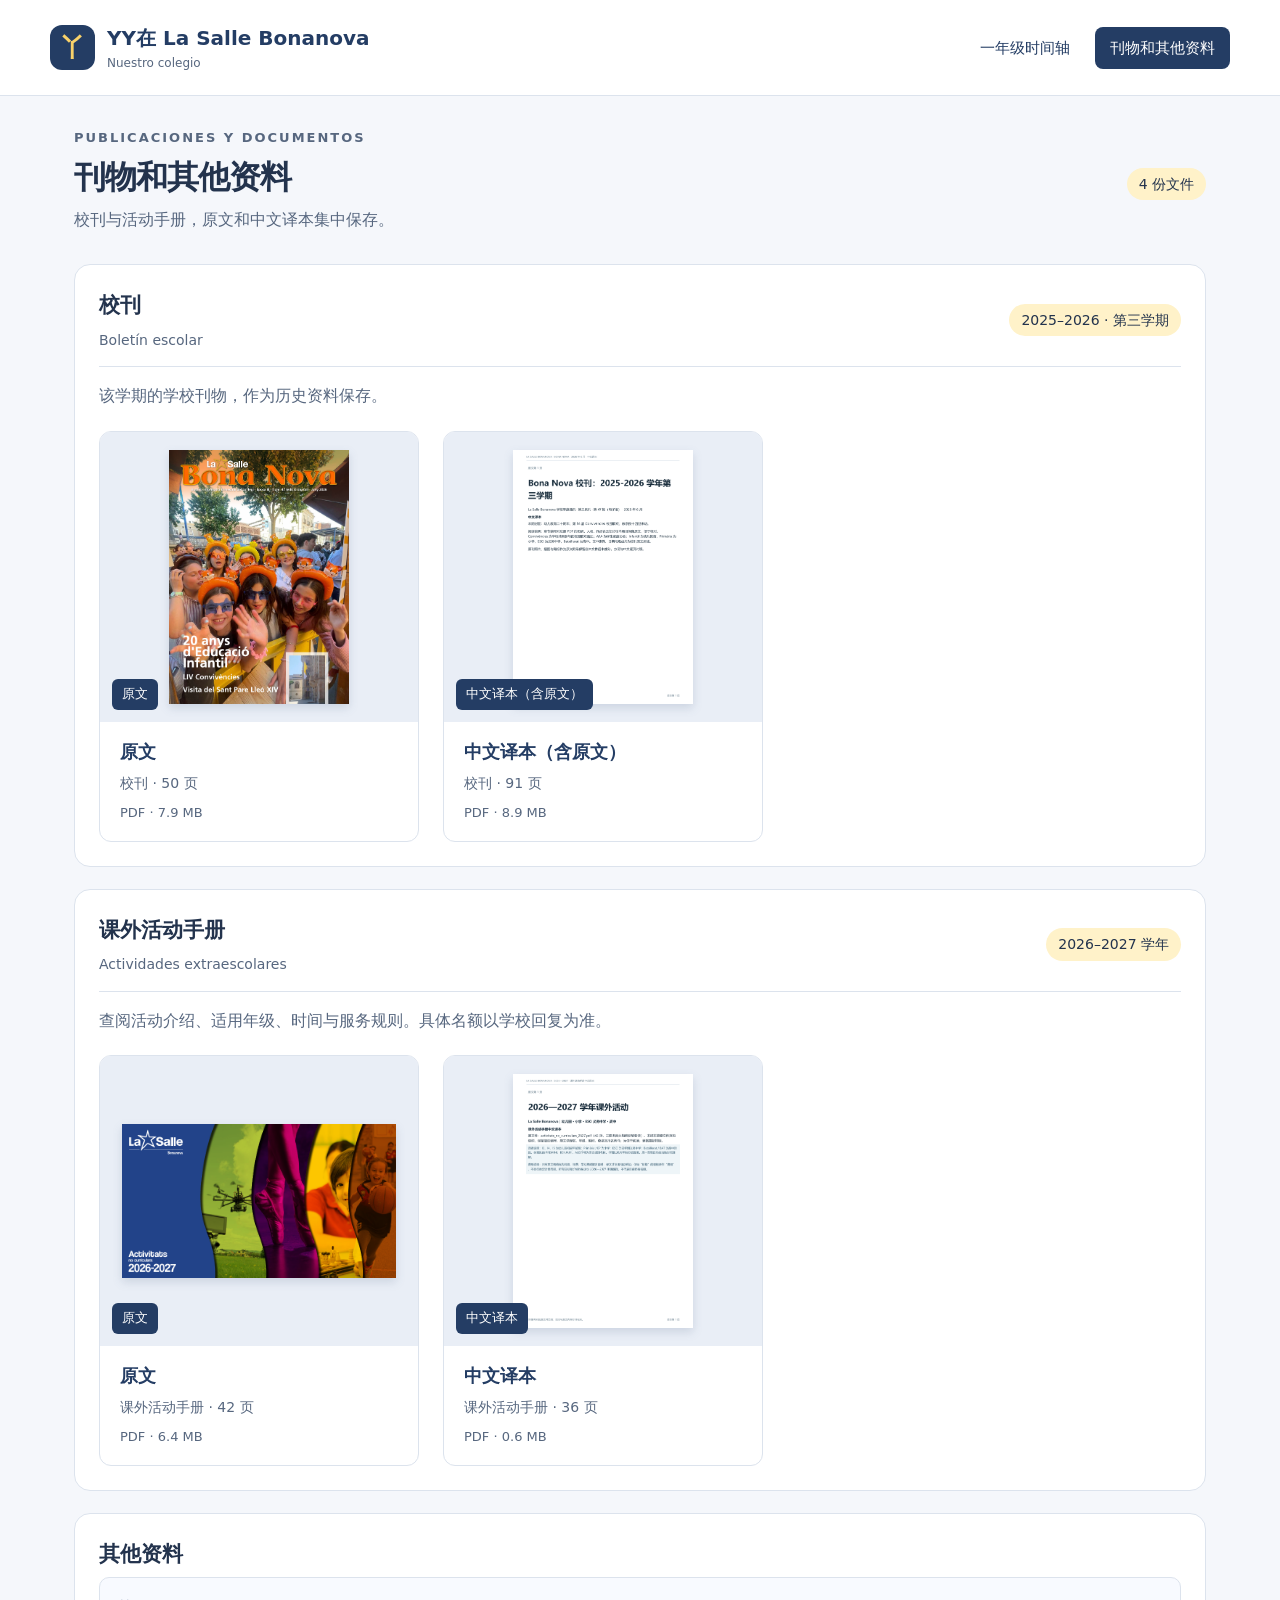
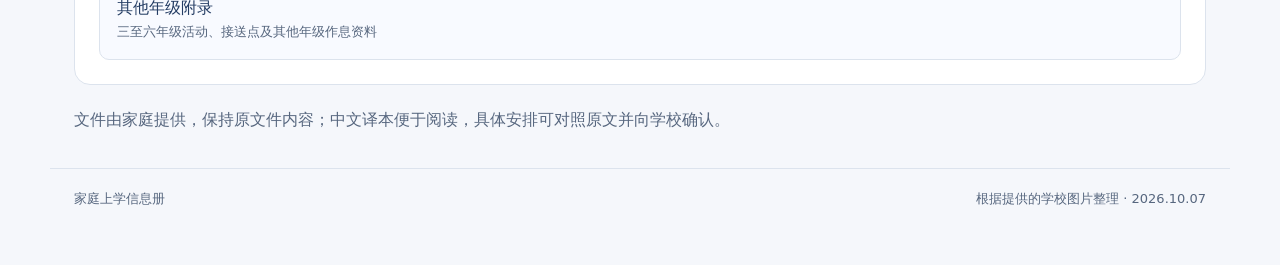
==== publications.html @ 2a849802 "Publish YY school calendar and bilingual school resources" ====
<!doctype html><html lang="zh-CN"><head><meta charset="utf-8"><meta name="viewport" content="width=device-width,initial-scale=1"><title>刊物和其他资料 · La Salle Bonanova</title><meta name="description" content="家庭上学信息册：一年级双语课表、课外活动与接送安排。"><link rel="icon" href="data:image/svg+xml,%3Csvg xmlns='http://www.w3.org/2000/svg' viewBox='0 0 32 32'%3E%3Crect width='32' height='32' rx='8' fill='%23243d64'/%3E%3Cpath d='M8 8h16v17H8z' fill='%23f9d26a'/%3E%3Cpath d='M12 13h8M12 18h8' stroke='%23243d64' stroke-width='2'/%3E%3C/svg%3E"><link rel="stylesheet" href="style.css?v=publication-covers-1"><script src="data.js" defer></script></head><body data-page="publications"><a class="skip" href="#content">跳到正文</a><header><a class="brand" href="timeline.html"><span class="mark">丫</span><span>YY在 La Salle Bonanova<small>Nuestro colegio</small></span></a><nav aria-label="主导航"><a href="timeline.html">一年级时间轴</a><a href="publications.html" aria-current="page">刊物和其他资料</a></nav></header><main id="content"><div class="intro"><div><div class="eyebrow">PUBLICACIONES Y DOCUMENTOS</div><h1>刊物和其他资料</h1><p class="muted">校刊与活动手册，原文和中文译本集中保存。</p></div><span class="label">4 份文件</span></div><section class="panel"><div class="sectionhead"><div><h2>校刊</h2><p lang="es">Boletín escolar</p></div><span class="label">2025–2026 · 第三学期</span></div><p class="muted">该学期的学校刊物，作为历史资料保存。</p><div class="publication-grid"><a class="publication-card" href="publications/newsletter-2025-26-t3-original.pdf" aria-label="阅读校刊 · 原文"><div class="publication-cover"><img src="publications/newsletter-2025-26-t3-original.png" alt="校刊 · 原文封面" loading="lazy"><span class="cover-language">原文</span></div><div class="publication-caption"><h3>原文</h3><p>校刊 · 50 页</p><small>PDF · 7.9 MB</small></div></a><a class="publication-card" href="publications/newsletter-2025-26-t3-zh.pdf" aria-label="阅读校刊 · 中文译本（含原文）"><div class="publication-cover"><img src="publications/newsletter-2025-26-t3-zh.png" alt="校刊 · 中文译本（含原文）封面" loading="lazy"><span class="cover-language">中文译本（含原文）</span></div><div class="publication-caption"><h3>中文译本（含原文）</h3><p>校刊 · 91 页</p><small>PDF · 8.9 MB</small></div></a></div></section><section class="panel"><div class="sectionhead"><div><h2>课外活动手册</h2><p lang="es">Actividades extraescolares</p></div><span class="label">2026–2027 学年</span></div><p class="muted">查阅活动介绍、适用年级、时间与服务规则。具体名额以学校回复为准。</p><div class="publication-grid"><a class="publication-card" href="publications/activities-2026-27-original.pdf" aria-label="阅读课外活动手册 · 原文"><div class="publication-cover"><img src="publications/activities-2026-27-original.png" alt="课外活动手册 · 原文封面" loading="lazy"><span class="cover-language">原文</span></div><div class="publication-caption"><h3>原文</h3><p>课外活动手册 · 42 页</p><small>PDF · 6.4 MB</small></div></a><a class="publication-card" href="publications/activities-2026-27-zh.pdf" aria-label="阅读课外活动手册 · 中文译本"><div class="publication-cover"><img src="publications/activities-2026-27-zh.png" alt="课外活动手册 · 中文译本封面" loading="lazy"><span class="cover-language">中文译本</span></div><div class="publication-caption"><h3>中文译本</h3><p>课外活动手册 · 36 页</p><small>PDF · 0.6 MB</small></div></a></div></section><section class="panel"><h2>其他资料</h2><a class="download" href="appendix.html">其他年级附录<small>三至六年级活动、接送点及其他年级作息资料</small></a></section><p class="muted">文件由家庭提供，保持原文件内容；中文译本便于阅读，具体安排可对照原文并向学校确认。</p></main><footer>家庭上学信息册 <span>根据提供的学校图片整理 · 2026.10.07</span></footer></body></html>
---- style.css ----
:root{--navy:#243d64;--ink:#23334d;--muted:#57677f;--line:#dce3ed;--blue:#e7effd;--green:#e2f4e9;--yellow:#fff2c9;--purple:#efe7f8}*{box-sizing:border-box}body{margin:0;color:var(--ink);background:#f5f7fb;font:16px/1.6 'Microsoft YaHei',system-ui,sans-serif}a{color:var(--navy);text-underline-offset:4px}header{background:white;border-bottom:1px solid var(--line);padding:22px max(24px,calc((100vw - 1180px)/2));display:flex;align-items:center;justify-content:space-between;gap:24px}.brand{display:flex;gap:12px;align-items:center;text-decoration:none;font-size:20px;font-weight:750}.mark{display:grid;place-items:center;width:45px;height:45px;border-radius:12px;background:var(--navy);color:#f9d26a;font-size:25px}.brand small{display:block;font-size:12px;font-weight:400;color:var(--muted)}nav{display:flex;gap:10px;flex-wrap:wrap}nav a{padding:9px 15px;text-decoration:none;font-size:15px;border-radius:8px}nav a[aria-current]{background:var(--navy);color:white}main{max-width:1180px;margin:32px auto;padding:0 24px}h1{font-size:32px;line-height:1.3;letter-spacing:-1px;margin:8px 0}h2{font-size:21px;margin:0 0 6px}h3{font-size:17px;margin:0}p{margin:8px 0}.eyebrow{font-size:13px;letter-spacing:2px;color:var(--muted);font-weight:700}.muted,small{color:var(--muted)}.intro{display:flex;justify-content:space-between;gap:20px;align-items:center;margin-bottom:24px}.label{display:inline-block;padding:5px 12px;border-radius:20px;background:var(--yellow);font-size:14px;white-space:nowrap}.notice{border-left:3px solid #d29b23;padding:10px 16px;background:#fff8e5;font-size:14px;margin:16px 0 24px}.days{display:flex;gap:8px;margin:20px 0}.days button{flex:1;border:1px solid var(--line);background:white;border-radius:10px;padding:12px 10px;cursor:pointer;color:var(--ink);font:inherit}.days button small{display:block;font-size:13px}.days button[aria-pressed=true]{background:var(--navy);color:white;border-color:var(--navy)}.days button[aria-pressed=true] small{color:#dce6f8}.layout{display:grid;grid-template-columns:minmax(0,1.1fr) minmax(0,1fr);gap:24px}.panel{background:white;border:1px solid var(--line);border-radius:16px;padding:24px;margin-bottom:22px}.sectionhead{display:flex;align-items:center;justify-content:space-between;gap:10px;border-bottom:1px solid var(--line);padding-bottom:15px;margin-bottom:16px}.sectionhead p{font-size:14px;color:var(--muted);margin:0}.slot{display:grid;grid-template-columns:86px 1fr;gap:12px;align-items:center;margin:8px 0}.slot>span{font-size:14px;color:var(--muted)}.lesson{border-radius:8px;padding:10px 14px}.lesson small{display:block;font-size:14px}.blue{background:var(--blue)}.green{background:var(--green)}.purple{background:var(--purple)}.yellow{background:var(--yellow)}.gray{background:#f1f3f6}.pause{text-align:center;color:var(--muted);font-size:13px;border-block:1px dashed var(--line);padding:7px;margin:14px 0}.activity{display:flex;justify-content:space-between;gap:12px;padding:13px 0;border-bottom:1px solid #edf0f5}.activity small{display:block;font-size:14px}.point{align-self:center;flex-shrink:0;background:#eef2f9;color:var(--navy);border-radius:8px;padding:5px 10px;font-size:14px}.source-link{display:block;margin-top:18px;font-size:14px}.map{width:100%;display:block;border-radius:10px;margin-top:14px}details{margin:16px 0}summary{cursor:pointer;font-weight:600}details p{font-size:14px}.links{display:grid;grid-template-columns:repeat(2,minmax(0,1fr));gap:16px;margin-top:20px}.download{display:block;border:1px solid var(--line);border-radius:10px;padding:17px;text-decoration:none;background:#f8faff}.download small{display:block}.facts{display:grid;grid-template-columns:repeat(2,minmax(0,1fr));gap:16px;margin-top:24px}.fact{padding:20px;border-radius:10px;background:#f3f6fb}.fact small{display:block;margin-bottom:6px}.sources{display:grid;grid-template-columns:repeat(2,minmax(0,1fr));gap:20px}.sources img{width:100%;border-radius:10px}.appendix-table{width:100%;border-collapse:collapse;font-size:15px}.appendix-table th,.appendix-table td{text-align:left;padding:12px;border-bottom:1px solid var(--line)}.appendix-table th{background:#edf2fa}.appendix-table small{display:block}.empty{padding:35px 12px;text-align:center;background:#f6f8fc;border-radius:10px}footer{max-width:1180px;margin:35px auto;padding:20px 24px;border-top:1px solid var(--line);color:var(--muted);font-size:13px;display:flex;justify-content:space-between;gap:15px}.skip{position:absolute;left:10px;top:-80px;background:white;padding:10px;z-index:10}.skip:focus{top:10px}a:focus-visible,button:focus-visible,summary:focus-visible{outline:3px solid #d8a428;outline-offset:4px}button:hover,.download:hover{box-shadow:0 3px 12px #243d6415}a:hover{text-decoration:underline}@media(max-width:760px){header{padding:16px 18px;align-items:flex-start;flex-direction:column;gap:15px}nav{width:100%;gap:5px}nav a{padding:8px 11px;font-size:14px}main{padding:0 16px;margin-top:24px}h1{font-size:28px}.intro{align-items:flex-start;flex-direction:column;gap:12px}.layout,.sources,.facts,.links{grid-template-columns:1fr}.panel{padding:18px}.days{gap:5px}.days button{font-size:14px;padding:10px 4px}.days button small{font-size:12px}.slot{grid-template-columns:70px 1fr;gap:8px}.appendix-table th,.appendix-table td{padding:9px 5px;font-size:14px}footer{flex-direction:column}.label{white-space:normal}}@media print{header,footer,.days,.source-link{display:none}main{max-width:none;margin:0}.panel{break-inside:avoid}.layout{display:block}body{background:white}}
.weekly .sectionhead>a{font-size:14px;white-space:nowrap}.week-scroll{overflow-x:auto;max-width:100%;border-radius:10px;border:1px solid var(--line)}.week-table{width:100%;min-width:940px;table-layout:fixed;border-collapse:collapse;font-size:14px}.week-table caption{text-align:left;padding:12px 14px;background:#f5f7fb;color:var(--muted)}.week-table th,.week-table td{padding:12px 10px;border:3px solid white;overflow-wrap:anywhere}.week-table thead th{background:var(--navy);color:white;text-align:center;font-size:16px}.week-table thead th small{color:#dce6f8}.week-table thead th:first-child{width:90px}.week-table tbody th{background:#f1f3f6;font-size:14px;font-weight:500}.week-table small{display:block;font-size:14px;font-weight:400;margin-top:3px}.week-table td{text-align:center}.week-pause td{background:#f8f9fc;color:var(--muted);font-size:13px}.week-hint{display:none;font-size:14px;color:var(--muted)}.week-note{font-size:14px;color:var(--muted);margin-top:16px}.week-extras{margin-top:22px}.week-extras .week-table thead th:first-child{width:auto}.week-extras td{vertical-align:top;text-align:left;background:#f8faff}.week-activity{padding:12px 0;border-bottom:1px solid var(--line)}.week-activity:last-child{border:0}.week-activity span{display:block;color:var(--navy);font-size:13px;margin-top:5px}@media(max-width:1050px){.week-hint{display:block}}@media print{.week-scroll{overflow:visible}.week-table{min-width:0;font-size:10px}.week-table small{font-size:9px}.week-table th,.week-table td{padding:5px}.week-hint{display:none}}
.arrange-nav{display:flex;flex-wrap:wrap;gap:8px;margin:20px 0}.arrange-nav a{background:white;border:1px solid var(--line);border-radius:8px;padding:8px 12px;font-size:14px}.arrangements{scroll-margin-top:20px}.arrange-row{display:grid;grid-template-columns:240px minmax(0,1fr);gap:22px;padding:18px 0;border-bottom:1px solid var(--line)}.arrange-row:last-child{border:0}.arrange-row p{font-size:15px;color:var(--muted);margin-bottom:0}.arrange-time{font-weight:700;color:var(--navy)}.routine-strip{display:grid;grid-template-columns:repeat(5,1fr);gap:8px;margin:18px 0}.routine-strip span{padding:13px;background:var(--blue);border-radius:8px}.routine-strip small{display:block}.routine-strip strong{white-space:nowrap}@media(max-width:760px){.arrange-row{grid-template-columns:1fr;gap:5px}.routine-strip{grid-template-columns:repeat(2,1fr)}.brand{font-size:18px}.arrange-nav{display:grid;grid-template-columns:1fr 1fr}}
.publication-grid{display:grid;grid-template-columns:1fr 1fr;gap:20px;margin-top:22px}.publication-file{border:1px solid var(--line);border-radius:12px;padding:22px;background:#f8faff;min-width:0}.publication-file h3{font-size:20px;margin:16px 0 8px}.publication-name{overflow-wrap:anywhere;font-size:14px;color:var(--muted);min-height:3em}.publication-actions{display:flex;align-items:center;gap:22px;flex-wrap:wrap;margin-top:20px}.publication-open{padding:10px 18px;background:var(--navy);color:white;border-radius:8px;text-decoration:none}.sr-only{position:absolute;width:1px;height:1px;padding:0;margin:-1px;overflow:hidden;clip:rect(0,0,0,0);white-space:nowrap;border:0}@media(max-width:760px){.publication-grid{grid-template-columns:1fr}.publication-file{padding:18px}.sectionhead{flex-wrap:wrap}}
.daily-axis{display:flex;overflow-x:auto;gap:6px;margin:20px 0}.daily-axis>div{flex:1;min-width:135px;background:#e7effd;border-top:4px solid #243d64;padding:14px 12px}.daily-axis strong,.daily-axis small{display:block}.daily-axis small{font-size:14px}.timeline-controls{display:flex;flex-wrap:wrap;gap:8px}.timeline-controls button{font:inherit;padding:9px 14px;border:1px solid var(--line);background:white;color:var(--navy);border-radius:8px;cursor:pointer}#reset-year{background:var(--navy);color:white}.range-label{font-weight:700;margin:18px 0}.timeline-scroll{overflow:auto;max-width:100%;border:1px solid var(--line);border-radius:10px}.timeline-canvas{padding-bottom:12px}.timeline-months{display:flex;background:var(--navy);color:white}.timeline-months>div{flex-shrink:0;border-right:1px solid #607694;padding:12px;font-size:15px;overflow:hidden;white-space:nowrap}.timeline-lane{position:relative;border-bottom:1px solid var(--line);margin-top:36px;background:repeating-linear-gradient(90deg,#f5f8fc 0,#f5f8fc 6px,#e5ebf4 6px,#e5ebf4 7px)}.lane-title{position:sticky;left:0;top:0;transform:translateY(-32px);padding:0 12px;font-weight:700;width:max-content;background:white}.lane-empty{position:sticky;left:12px;color:var(--muted)}.timeline-event{position:absolute;height:12px;min-width:8px;padding:0;border:0;background:#5275bb;border-radius:4px;cursor:pointer;text-align:left}.timeline-event.lane-0{background:#c99026}.timeline-event.lane-1{background:#386991}.timeline-event.lane-2{background:#548877}.timeline-event.lane-3{background:#8d69a5}.event-label{position:absolute;top:16px;left:0;width:160px;background:white;padding:4px 6px;border:1px solid var(--line);border-radius:5px;color:var(--ink);font:14px/1.35 'Microsoft YaHei',sans-serif}.event-label strong,.event-label small{display:block}.event-label small{font-size:12px;margin-top:3px}.event-detail{padding:18px;background:#eef3fc;border-radius:10px;margin-top:20px;min-height:70px}.annual{min-width:0}@media(max-width:760px){.daily-axis>div{min-width:145px}.timeline-controls button{font-size:14px}}@media print{.timeline-scroll{overflow:visible}.timeline-canvas{max-width:none}}
.publication-grid{grid-template-columns:repeat(2,minmax(0,320px));gap:24px}.publication-card{display:block;overflow:hidden;border:1px solid var(--line);border-radius:12px;background:white;text-decoration:none;transition:box-shadow .18s,transform .18s}.publication-card:hover{transform:translateY(-3px);box-shadow:0 10px 24px #243d6420;text-decoration:none}.publication-cover{height:290px;position:relative;background:#e9eef6;padding:18px 22px}.publication-cover img{width:100%;height:100%;object-fit:contain;filter:drop-shadow(0 4px 5px #243d6425)}.cover-language{position:absolute;left:12px;bottom:12px;background:var(--navy);color:white;border-radius:6px;padding:5px 10px;font-size:13px}.publication-caption{padding:16px 20px}.publication-caption h3{font-size:18px}.publication-caption p{font-size:14px;color:var(--muted);margin:5px 0}.publication-caption small{font-size:13px}@media(max-width:760px){.publication-grid{grid-template-columns:repeat(2,minmax(0,1fr));gap:12px}.publication-cover{height:210px;padding:12px}.publication-caption{padding:12px}.publication-caption h3{font-size:16px}.cover-language{font-size:12px;left:6px;bottom:7px;padding:4px 6px}}@media(max-width:380px){.publication-grid{grid-template-columns:1fr}}
.timeline-event.lane-0{background:#bc7820}.timeline-event.lane-1{background:#9b5074}.timeline-event.lane-2{background:#337967}.timeline-event.lane-3{background:#386991}.timeline-event.lane-4{background:#8d69a5}.timeline-event.lane-5{background:#66758a}.calendar-legend{display:flex;flex-wrap:wrap;gap:8px;margin-bottom:14px}.calendar-legend span{padding:7px 11px;border-radius:7px;background:#edf3fa;font-size:14px}.calendar-groups{display:grid;grid-template-columns:1fr 1fr;gap:18px;margin-top:20px}.calendar-group{padding:18px;background:#f5f8fc;border-radius:10px;min-width:0}.calendar-jump{display:block;width:100%;background:white;color:var(--ink);font:inherit;text-align:left;border:1px solid var(--line);border-radius:7px;padding:12px;margin-top:12px;cursor:pointer}.calendar-jump strong,.calendar-jump span{display:block}.calendar-jump span{font-size:14px;margin-top:3px}.event-label{box-shadow:0 2px 4px #243d6412}.timeline-event:focus-visible .event-label{outline:3px solid #d8a428}.timeline-lane{background:#f6f8fc}.lane-title{font-size:14px}@media(max-width:760px){.calendar-groups{grid-template-columns:1fr}}
.daily-week-table{min-width:1040px}.daily-week-table .time-column{width:135px}.daily-week-table .order-column{width:85px}.daily-week-table th.day-time{font-weight:700;background:#edf2fa;white-space:nowrap}.daily-week-table thead th:first-child{width:135px}.daily-week-table tbody th small{font-size:13px;font-weight:400}.daily-week-table caption{font-size:14px}

.timeline-controls{margin:12px 0 18px}.timeline-controls button:disabled{opacity:.45;cursor:default}.timeline-controls button:focus-visible{outline:3px solid #d8a428;outline-offset:2px}.timeline-scroll{overscroll-behavior-x:contain}.timeline-canvas{overflow:hidden}

/* Compact school-day cards, retaining readable text and confirmed time groups. */
body[data-page="timeline"] .panel{padding:18px;margin-bottom:16px}
body[data-page="timeline"] .sectionhead{padding-bottom:9px;margin-bottom:10px}
body[data-page="timeline"] .week-table th,body[data-page="timeline"] .week-table td{padding:7px 8px}
body[data-page="timeline"] .week-table caption{padding:8px 12px}
body[data-page="timeline"] .week-note{margin-top:10px}
#daily-view-content .layout{gap:16px;align-items:start}
#daily-view-content .panel{padding:14px;margin-bottom:0}
#daily-view-content .days{margin:10px 0;gap:6px}
#daily-view-content .days button{padding:6px}
#daily-view-content h2{font-size:18px}
.day-default-note,.lesson-time-note{font-size:12px;color:var(--muted);margin:6px 0}
.lesson-period{display:grid;grid-template-columns:96px minmax(0,1fr);gap:8px;align-items:center}
.period-time{color:var(--muted);font-size:12px;text-align:center}
.period-time strong{display:block;white-space:nowrap;color:var(--navy)}
.period-time small{display:block;font-size:11px}
#daily-view-content .slot{grid-template-columns:48px minmax(0,1fr);gap:6px;margin:4px 0}
#daily-view-content .slot>span{font-size:12px}
#daily-view-content .lesson{padding:6px 9px;font-size:14px;line-height:1.45}
#daily-view-content .lesson small,#daily-view-content .activity small{font-size:12px}
.lunch-period{border-block:1px dashed var(--line);padding:7px 0;margin:6px 0;font-size:12px;color:var(--muted)}
#daily-view-content .activity{padding:7px 0;font-size:14px}
#daily-view-content details{margin:9px 0;font-size:13px}
#daily-view-content .source-link{margin-top:9px;font-size:13px}
#daily-view-content .muted{font-size:13px;margin:6px 0}
@media(max-width:760px){body[data-page="timeline"] .panel{padding:12px}#daily-view-content .panel{padding:10px}.lesson-period{grid-template-columns:84px minmax(0,1fr);gap:5px}#daily-view-content .slot{grid-template-columns:38px minmax(0,1fr);gap:4px}#daily-view-content .lesson{padding:6px}.period-time{font-size:11px}}

#daily-view-content .lesson,#daily-view-content .activity>div{display:flex;flex-wrap:wrap;align-items:baseline;column-gap:8px;row-gap:2px;min-width:0}
#daily-view-content .lesson small,#daily-view-content .activity small{display:inline}

.timeline-controls button[aria-pressed="true"]{background:var(--navy);color:white;border-color:var(--navy)}
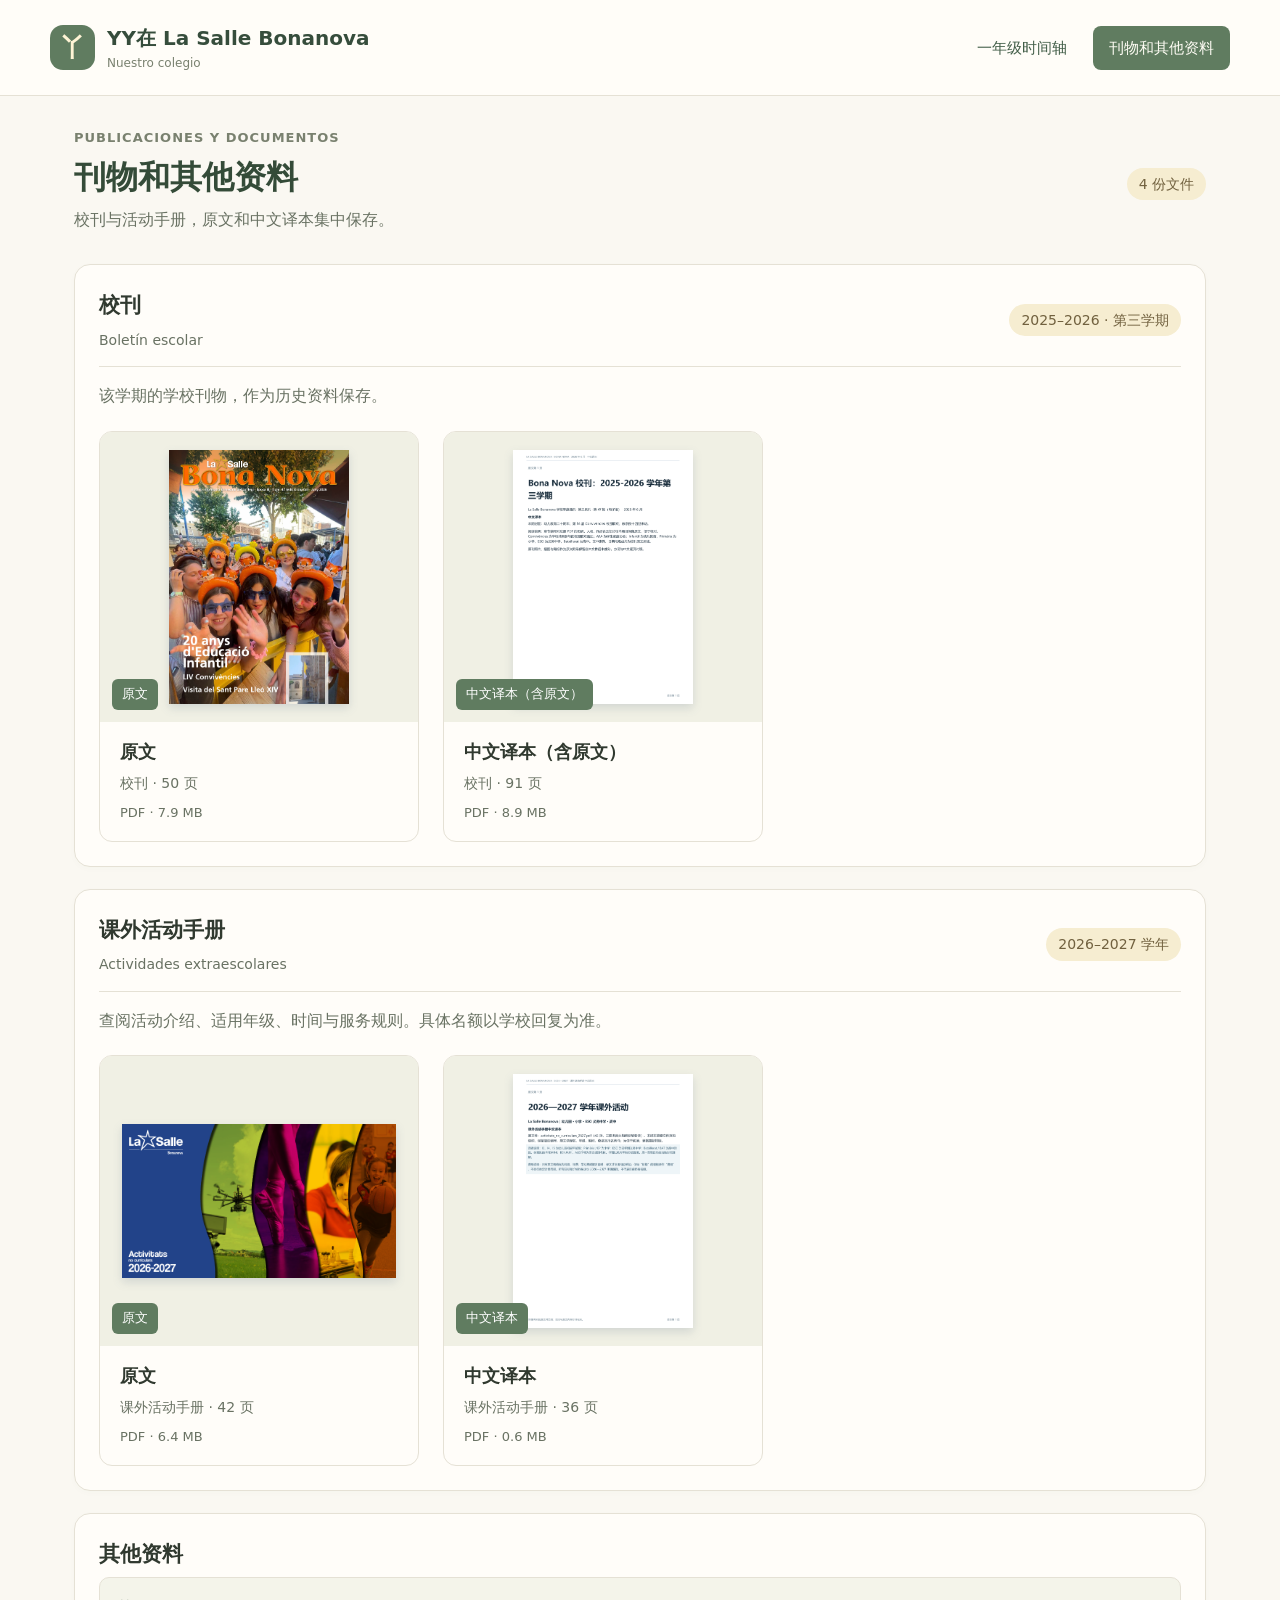
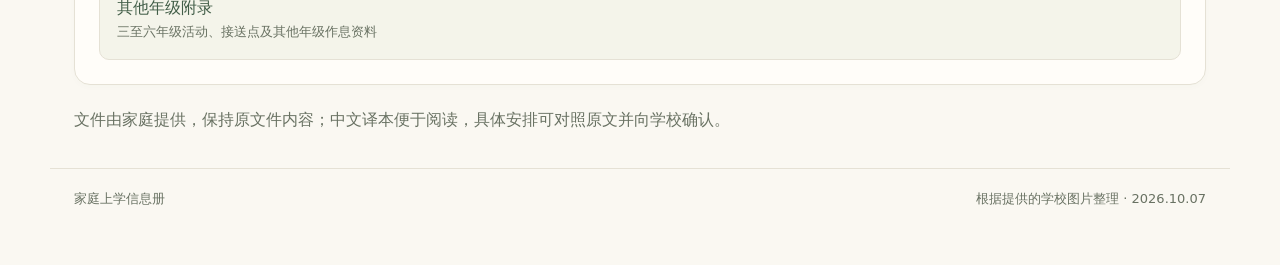
==== commit acebb1e0: "Apply simplified notebook theme across the school website" ====
--- a/publications.html
+++ b/publications.html
@@ -1 +1 @@
-<!doctype html><html lang="zh-CN"><head><meta charset="utf-8"><meta name="viewport" content="width=device-width,initial-scale=1"><title>刊物和其他资料 · La Salle Bonanova</title><meta name="description" content="家庭上学信息册：一年级双语课表、课外活动与接送安排。"><link rel="icon" href="data:image/svg+xml,%3Csvg xmlns='http://www.w3.org/2000/svg' viewBox='0 0 32 32'%3E%3Crect width='32' height='32' rx='8' fill='%23243d64'/%3E%3Cpath d='M8 8h16v17H8z' fill='%23f9d26a'/%3E%3Cpath d='M12 13h8M12 18h8' stroke='%23243d64' stroke-width='2'/%3E%3C/svg%3E"><link rel="stylesheet" href="style.css?v=publication-covers-1"><script src="data.js" defer></script></head><body data-page="publications"><a class="skip" href="#content">跳到正文</a><header><a class="brand" href="timeline.html"><span class="mark">丫</span><span>YY在 La Salle Bonanova<small>Nuestro colegio</small></span></a><nav aria-label="主导航"><a href="timeline.html">一年级时间轴</a><a href="publications.html" aria-current="page">刊物和其他资料</a></nav></header><main id="content"><div class="intro"><div><div class="eyebrow">PUBLICACIONES Y DOCUMENTOS</div><h1>刊物和其他资料</h1><p class="muted">校刊与活动手册，原文和中文译本集中保存。</p></div><span class="label">4 份文件</span></div><section class="panel"><div class="sectionhead"><div><h2>校刊</h2><p lang="es">Boletín escolar</p></div><span class="label">2025–2026 · 第三学期</span></div><p class="muted">该学期的学校刊物，作为历史资料保存。</p><div class="publication-grid"><a class="publication-card" href="publications/newsletter-2025-26-t3-original.pdf" aria-label="阅读校刊 · 原文"><div class="publication-cover"><img src="publications/newsletter-2025-26-t3-original.png" alt="校刊 · 原文封面" loading="lazy"><span class="cover-language">原文</span></div><div class="publication-caption"><h3>原文</h3><p>校刊 · 50 页</p><small>PDF · 7.9 MB</small></div></a><a class="publication-card" href="publications/newsletter-2025-26-t3-zh.pdf" aria-label="阅读校刊 · 中文译本（含原文）"><div class="publication-cover"><img src="publications/newsletter-2025-26-t3-zh.png" alt="校刊 · 中文译本（含原文）封面" loading="lazy"><span class="cover-language">中文译本（含原文）</span></div><div class="publication-caption"><h3>中文译本（含原文）</h3><p>校刊 · 91 页</p><small>PDF · 8.9 MB</small></div></a></div></section><section class="panel"><div class="sectionhead"><div><h2>课外活动手册</h2><p lang="es">Actividades extraescolares</p></div><span class="label">2026–2027 学年</span></div><p class="muted">查阅活动介绍、适用年级、时间与服务规则。具体名额以学校回复为准。</p><div class="publication-grid"><a class="publication-card" href="publications/activities-2026-27-original.pdf" aria-label="阅读课外活动手册 · 原文"><div class="publication-cover"><img src="publications/activities-2026-27-original.png" alt="课外活动手册 · 原文封面" loading="lazy"><span class="cover-language">原文</span></div><div class="publication-caption"><h3>原文</h3><p>课外活动手册 · 42 页</p><small>PDF · 6.4 MB</small></div></a><a class="publication-card" href="publications/activities-2026-27-zh.pdf" aria-label="阅读课外活动手册 · 中文译本"><div class="publication-cover"><img src="publications/activities-2026-27-zh.png" alt="课外活动手册 · 中文译本封面" loading="lazy"><span class="cover-language">中文译本</span></div><div class="publication-caption"><h3>中文译本</h3><p>课外活动手册 · 36 页</p><small>PDF · 0.6 MB</small></div></a></div></section><section class="panel"><h2>其他资料</h2><a class="download" href="appendix.html">其他年级附录<small>三至六年级活动、接送点及其他年级作息资料</small></a></section><p class="muted">文件由家庭提供，保持原文件内容；中文译本便于阅读，具体安排可对照原文并向学校确认。</p></main><footer>家庭上学信息册 <span>根据提供的学校图片整理 · 2026.10.07</span></footer></body></html>+<!doctype html><html lang="zh-CN"><head><meta charset="utf-8"><meta name="viewport" content="width=device-width,initial-scale=1"><title>刊物和其他资料 · La Salle Bonanova</title><meta name="description" content="家庭上学信息册：一年级双语课表、课外活动与接送安排。"><link rel="icon" href="assets/favicon.svg"><link rel="stylesheet" href="style.css?v=mobile-24"><link rel="stylesheet" href="theme.css?v=notebook-27"><script src="data.js" defer></script></head><body data-page="publications"><a class="skip" href="#content">跳到正文</a><header><a class="brand" href="timeline.html"><span class="mark">丫</span><span>YY在 La Salle Bonanova<small>Nuestro colegio</small></span></a><nav aria-label="主导航"><a href="timeline.html">一年级时间轴</a><a href="publications.html" aria-current="page">刊物和其他资料</a></nav></header><main id="content"><div class="intro"><div><div class="eyebrow">PUBLICACIONES Y DOCUMENTOS</div><h1>刊物和其他资料</h1><p class="muted">校刊与活动手册，原文和中文译本集中保存。</p></div><span class="label">4 份文件</span></div><section class="panel"><div class="sectionhead"><div><h2>校刊</h2><p lang="es">Boletín escolar</p></div><span class="label">2025–2026 · 第三学期</span></div><p class="muted">该学期的学校刊物，作为历史资料保存。</p><div class="publication-grid"><a class="publication-card" href="publications/newsletter-2025-26-t3-original.pdf" aria-label="阅读校刊 · 原文"><div class="publication-cover"><img src="publications/newsletter-2025-26-t3-original.png" alt="校刊 · 原文封面" loading="lazy"><span class="cover-language">原文</span></div><div class="publication-caption"><h3>原文</h3><p>校刊 · 50 页</p><small>PDF · 7.9 MB</small></div></a><a class="publication-card" href="publications/newsletter-2025-26-t3-zh.pdf" aria-label="阅读校刊 · 中文译本（含原文）"><div class="publication-cover"><img src="publications/newsletter-2025-26-t3-zh.png" alt="校刊 · 中文译本（含原文）封面" loading="lazy"><span class="cover-language">中文译本（含原文）</span></div><div class="publication-caption"><h3>中文译本（含原文）</h3><p>校刊 · 91 页</p><small>PDF · 8.9 MB</small></div></a></div></section><section class="panel"><div class="sectionhead"><div><h2>课外活动手册</h2><p lang="es">Actividades extraescolares</p></div><span class="label">2026–2027 学年</span></div><p class="muted">查阅活动介绍、适用年级、时间与服务规则。具体名额以学校回复为准。</p><div class="publication-grid"><a class="publication-card" href="publications/activities-2026-27-original.pdf" aria-label="阅读课外活动手册 · 原文"><div class="publication-cover"><img src="publications/activities-2026-27-original.png" alt="课外活动手册 · 原文封面" loading="lazy"><span class="cover-language">原文</span></div><div class="publication-caption"><h3>原文</h3><p>课外活动手册 · 42 页</p><small>PDF · 6.4 MB</small></div></a><a class="publication-card" href="publications/activities-2026-27-zh.pdf" aria-label="阅读课外活动手册 · 中文译本"><div class="publication-cover"><img src="publications/activities-2026-27-zh.png" alt="课外活动手册 · 中文译本封面" loading="lazy"><span class="cover-language">中文译本</span></div><div class="publication-caption"><h3>中文译本</h3><p>课外活动手册 · 36 页</p><small>PDF · 0.6 MB</small></div></a></div></section><section class="panel"><h2>其他资料</h2><a class="download" href="appendix.html">其他年级附录<small>三至六年级活动、接送点及其他年级作息资料</small></a></section><p class="muted">文件由家庭提供，保持原文件内容；中文译本便于阅读，具体安排可对照原文并向学校确认。</p></main><footer>家庭上学信息册 <span>根据提供的学校图片整理 · 2026.10.07</span></footer></body></html>
--- a/style.css
+++ b/style.css
@@ -40,3 +40,26 @@
 #daily-view-content .lesson small,#daily-view-content .activity small{display:inline}
 
 .timeline-controls button[aria-pressed="true"]{background:var(--navy);color:white;border-color:var(--navy)}
+
+.culture-guide{font-size:15px;line-height:1.8}
+.culture-guide>h3{font-size:22px;line-height:1.45}
+.culture-date{font-size:14px;color:var(--muted)}
+.culture-hero{display:grid;grid-template-columns:210px minmax(0,1fr);gap:24px;align-items:center;margin:18px 0 22px}
+.culture-art{display:block;width:100%;height:auto}
+.culture-guide h4{font-size:18px;margin:0 0 9px;line-height:1.5}
+.culture-guide h4 small{display:block;font-size:12px;font-weight:400;margin-top:2px;letter-spacing:.4px}
+.culture-hero h4{font-size:23px}.culture-hero p{color:var(--muted)}
+.culture-tags{display:flex;flex-wrap:wrap;gap:6px;margin:12px 0}
+.culture-tags span{background:white;border:1px solid var(--line);border-radius:6px;padding:3px 9px;font-size:12px}
+.culture-hero small{font-size:11px;color:var(--muted)}
+.culture-grid{display:grid;grid-template-columns:1fr 1fr;gap:16px;align-items:start}
+.culture-grid section{background:white;border:1px solid var(--line);border-radius:12px;padding:20px;min-width:0}
+.culture-grid p{margin:10px 0 0}
+.culture-evidence{margin:20px 0 0;border-top:1px solid var(--line);padding-top:14px;font-size:13px}
+.culture-evidence li{margin:7px 0}.culture-evidence a{overflow-wrap:anywhere}
+@media(max-width:760px){.culture-hero{grid-template-columns:100px minmax(0,1fr);gap:12px;margin:12px 0}.culture-hero h4{font-size:18px}.culture-guide>h3{font-size:20px}.culture-grid{grid-template-columns:1fr;gap:10px}.culture-grid section{padding:15px}.culture-guide{font-size:14px}.culture-tags{gap:4px}.culture-tags span{padding:2px 5px}.event-detail{padding:13px}}
+.mobile-only{display:none}
+@media(max-width:760px){
+ html{scroll-padding-top:12px}body{font-size:15px}header{padding:14px 14px 10px;gap:12px}.brand{font-size:17px;gap:9px}.mark{width:36px;height:36px;font-size:24px;flex-shrink:0}.brand small{font-size:11px}nav{display:grid;grid-template-columns:1fr 1fr;gap:6px}nav a{text-align:center;min-height:44px;padding:10px 4px;background:#f1f4f9;font-size:14px}main{padding:0 10px;margin:16px auto}.intro{margin-bottom:14px}.intro h1{font-size:24px}.intro .eyebrow{font-size:10px;letter-spacing:1px}.intro p{font-size:13px}.panel,body[data-page="timeline"] .panel{padding:12px;border-radius:12px;margin-bottom:14px}h2{font-size:19px}.mobile-only{display:block}.desktop-school-day,.annual>.timeline-scroll,.annual>#event-detail{display:none}.mobile-shortcuts{display:flex;gap:8px;margin-bottom:12px}.mobile-shortcuts a{display:block;flex:1;text-align:center;border:1px solid var(--line);border-radius:8px;background:white;padding:10px 4px;text-decoration:none;min-height:44px}.mobile-routine,.mobile-day-caption{font-size:12px;color:var(--muted)}#mobile-school-day .days{gap:4px;margin:12px 0 6px}#mobile-school-day .days button{min-height:48px;padding:6px 0;font-size:14px}#mobile-school-day .days small{font-size:10px}#mobile-school-day .lesson-period{display:block;margin:12px 0}#mobile-school-day .period-time{display:flex;align-items:baseline;gap:8px;text-align:left;font-size:14px;margin:5px 0}#mobile-school-day .period-time small{font-size:12px}#mobile-school-day .slot{grid-template-columns:44px minmax(0,1fr);gap:6px;margin:5px 0}#mobile-school-day .slot>span{font-size:12px}#mobile-school-day .lesson{padding:9px;display:flex;flex-wrap:wrap;align-items:baseline;column-gap:8px;row-gap:1px;font-size:14px;line-height:1.5}#mobile-school-day .lesson small{font-size:12px;display:inline}#mobile-school-day .lunch-period{background:#f6f8fb;padding:8px 10px;border:0;border-radius:8px;font-size:14px}#mobile-school-day .lesson-time-note{font-size:11px}#mobile-school-day details{border-top:1px solid var(--line);margin:8px 0 0;padding-top:3px}#mobile-school-day summary{padding:12px 0;min-height:44px;font-size:14px}#mobile-school-day .activity{font-size:14px;padding:10px 0}#mobile-school-day .activity small{font-size:12px}#mobile-school-day .source-link{font-size:13px;padding:10px 0;margin:0}.annual .sectionhead p{font-size:12px;line-height:1.6}.annual .timeline-controls{display:grid;grid-template-columns:1fr 1fr;gap:8px;margin:12px 0}.timeline-controls button{min-height:44px}.agenda-month{margin:22px 0}.agenda-month>h3{font-size:20px;margin-bottom:10px;letter-spacing:1px}.agenda-month>h3>span{font-size:12px;margin-left:6px;color:var(--muted);font-weight:400}.agenda-card{--event-color:#bc7820;border:1px solid var(--line);border-left:3px solid var(--event-color);border-radius:9px;margin:8px 0;overflow:hidden;background:white}.agenda-card.kind-1{--event-color:#9b5074}.agenda-card.kind-2{--event-color:#337967}.agenda-card.kind-3{--event-color:#386991}.agenda-trigger{display:grid;grid-template-columns:49px minmax(0,1fr) 16px;align-items:center;gap:8px;width:100%;padding:12px 10px;border:0;background:white;color:var(--ink);text-align:left;font:inherit;cursor:pointer;min-height:72px}.agenda-date{font-size:17px;font-weight:700;align-self:start}.agenda-date small{display:block;font-size:11px;font-weight:400;white-space:nowrap}.agenda-title{min-width:0}.agenda-title>small{display:block;font-size:11px;color:var(--event-color);margin-bottom:3px}.agenda-title strong{font-size:14px;line-height:1.5;display:block}.agenda-chevron{font-size:21px;color:var(--muted)}.agenda-trigger[aria-expanded="true"]{background:#f3f6fb}.agenda-detail{padding:12px;background:#f5f8fc;border-top:1px solid var(--line)}.agenda-detail .culture-guide>h3,.agenda-detail .culture-date{display:none}.agenda-detail .culture-hero{grid-template-columns:1fr;gap:8px;margin:0 0 12px}.agenda-detail .culture-art{width:150px;margin:auto}.agenda-detail .culture-grid section{padding:12px}.agenda-detail .culture-guide{font-size:14px;overflow-wrap:anywhere}.agenda-detail .culture-hero h4{font-size:18px}.agenda-detail .culture-guide h4{font-size:16px}.publication-grid{grid-template-columns:1fr;gap:12px;margin-top:14px}.publication-card{display:grid;grid-template-columns:100px minmax(0,1fr);align-items:center}.publication-cover{height:136px;padding:10px}.publication-caption{padding:12px}.publication-caption h3{font-size:15px}.publication-caption p{font-size:13px}.publication-caption small{font-size:12px}.cover-language{display:none}.appendix-table{table-layout:fixed}.appendix-table th:first-child{width:25%}.appendix-table th:last-child{width:20%}.appendix-table td{overflow-wrap:anywhere}footer{padding:14px;margin:22px 10px;font-size:11px}
+}
+@media print{.mobile-only{display:none!important}.desktop-school-day{display:block!important}}
--- a/theme.css
+++ b/theme.css
@@ -0,0 +1,67 @@
+/* Simplified notebook theme shared by all school pages. Layout stays in style.css. */
+:root{
+ --navy:#425e48;--ink:#30392f;--muted:#697263;--line:#e5e1d5;
+ --blue:#edf1ed;--green:#eaf1e4;--yellow:#faf0d5;--purple:#f2e9ed;
+ --sage:#607c60;--paper:#faf8f2;--official:#ca922d;--school-break:#ce8399;
+ --school-activity:#51856a;--local:#5787ac;
+}
+body{background:var(--paper);font-family:'Microsoft YaHei','PingFang SC',system-ui,sans-serif}
+header{background:#fffdf8;border-color:var(--line)}
+.brand{color:#364d3c}.mark{background:var(--sage);color:#fff4d5;border-radius:13px}
+.brand small,.eyebrow{color:#79816f}.eyebrow{letter-spacing:1px}
+nav a{border:1px solid transparent}nav a[aria-current]{background:var(--sage);color:#fffdf5}
+nav a:hover{background:#edf1e6;color:var(--navy);text-decoration:none}
+.panel{background:#fffdf9;border-color:var(--line);box-shadow:0 2px 7px #4a563805}
+h1,h2,h3{letter-spacing:0}h1{color:#344b38}
+.label{background:#f6edd1;color:#71613f}.sectionhead{border-color:var(--line)}
+.days button,.timeline-controls button{background:#fffdf9;border-color:#dbdfd2;border-radius:10px}
+.days button[aria-pressed=true],.timeline-controls button[aria-pressed=true]{background:var(--sage);border-color:var(--sage);color:white}
+.days button[aria-pressed=true] small{color:#f3f4e8}
+button:hover,.download:hover{box-shadow:0 3px 9px #56633c12}
+a:focus-visible,button:focus-visible,summary:focus-visible,.timeline-controls button:focus-visible{outline:3px solid #ab8336;outline-offset:3px}
+.lesson{border-radius:10px}.gray{background:#f1f1e9}.point{background:#edf0e5;color:#496247}
+.activity{border-color:#efebe1}.notice{background:#faf2dc;border-color:#d3aa57}
+.empty,.download,.fact{background:#f4f4ea}.download{border-color:var(--line)}
+.week-scroll{border-color:var(--line)}.week-table thead th{background:#dce5ce;color:#345239}
+.week-table thead th small{color:#52694c}.week-table tbody th{background:#f2f3e9;color:#57664d}
+.daily-week-table th.day-time{background:#eaf0df}.week-pause td{background:#f8f6ed;color:var(--muted)}
+.week-table th,.week-table td{border-color:#fffdf8}.week-table caption{background:#f5f3e9}
+.week-extras td,.appendix-table th{background:#eef2e5}.appendix-table td{border-color:var(--line)}
+.publication-card{background:#fffdf9;border-color:var(--line);border-radius:13px}
+.publication-cover{background:#f0f0e4}.cover-language{background:var(--sage);color:white}
+.publication-card:hover{box-shadow:0 8px 20px #55613b15}.publication-caption h3{color:var(--ink)}
+.timeline-scroll{border-color:var(--line);background:var(--paper);border-radius:12px}
+.timeline-months{background:#dce5ce;color:#35563c}
+.timeline-months>div{border-color:#c3d1b6;font-weight:650}
+.timeline-lane{background-color:#faf8f2;border-color:var(--line)}
+.lane-title{background:#fffdf9;color:#394b36;width:100%}
+.legend-school-break{color:#a85a76}.legend-official{color:#966817}
+.legend-school-activity{color:#417456}.legend-local{color:#426f95}
+.timeline-event{border-radius:6px}
+.timeline-event.lane-0{background:var(--official)}.timeline-event.lane-1{background:var(--school-break)}
+.timeline-event.lane-2{background:var(--school-activity)}.timeline-event.lane-3{background:var(--local)}
+.event-label{background:#fffefb;border:1px solid #e8e2d6;border-radius:10px;padding:6px 8px;color:#333c31;font-family:inherit;font-size:14px;line-height:1.4;box-shadow:0 3px 7px #5f553b09}
+.event-label small{font-size:12px;color:#707667;margin-top:4px}
+.timeline-event:hover .event-label{border-color:#9dae8e;box-shadow:0 4px 10px #4b63391a}
+.timeline-event:focus-visible .event-label{outline:3px solid #ab8336}
+.calendar-icon{float:right;width:24px;height:24px;margin:0 0 2px 4px;pointer-events:none}
+.calendar-icon svg{display:block;width:100%;height:100%;overflow:visible}
+.calendar-icon .culture-art>rect{fill:none}
+.event-detail,.agenda-detail{background:#f1f3e9;border:1px solid #e2e7d7;border-radius:12px;color:var(--ink)}
+.culture-grid section{background:#fffdf9;border-color:var(--line)}
+.culture-tags span{background:#fffdf9;border-color:var(--line);color:#526545}
+.culture-evidence{border-color:#dce2cf}.culture-hero{gap:20px}
+.culture-guide h4{color:#3d553e}.culture-art>rect{fill:#f6f1e6}
+footer{border-color:var(--line)}
+@media(max-width:760px){
+ nav a{background:#f0f2e8}.mobile-shortcuts a{background:#fffdf9;border-color:var(--line);border-radius:10px}
+ #mobile-school-day .lunch-period{background:#f2f3e8}.agenda-month>h3{color:#4a6444}
+ .agenda-card{background:#fffdf9;border-color:var(--line);border-left-color:var(--event-color);border-radius:12px;box-shadow:0 2px 5px #5a603407}
+ .agenda-card.kind-0{--event-color:#ae7e22}.agenda-card.kind-1{--event-color:#ad627d}
+ .agenda-card.kind-2{--event-color:#4d7c5d}.agenda-card.kind-3{--event-color:#527e9e}
+ .agenda-trigger{background:#fffdf9}.agenda-trigger[aria-expanded=true]{background:#edf2e4}
+ .agenda-detail{border:0;border-top:1px solid var(--line);border-radius:0;background:#f5f5eb}
+ .agenda-title .calendar-icon{width:22px;height:22px}.agenda-date{color:#4b5842}
+ .publication-cover{background:#eeefdf}
+}
+@media(prefers-reduced-motion:reduce){.publication-card{transition:none}}
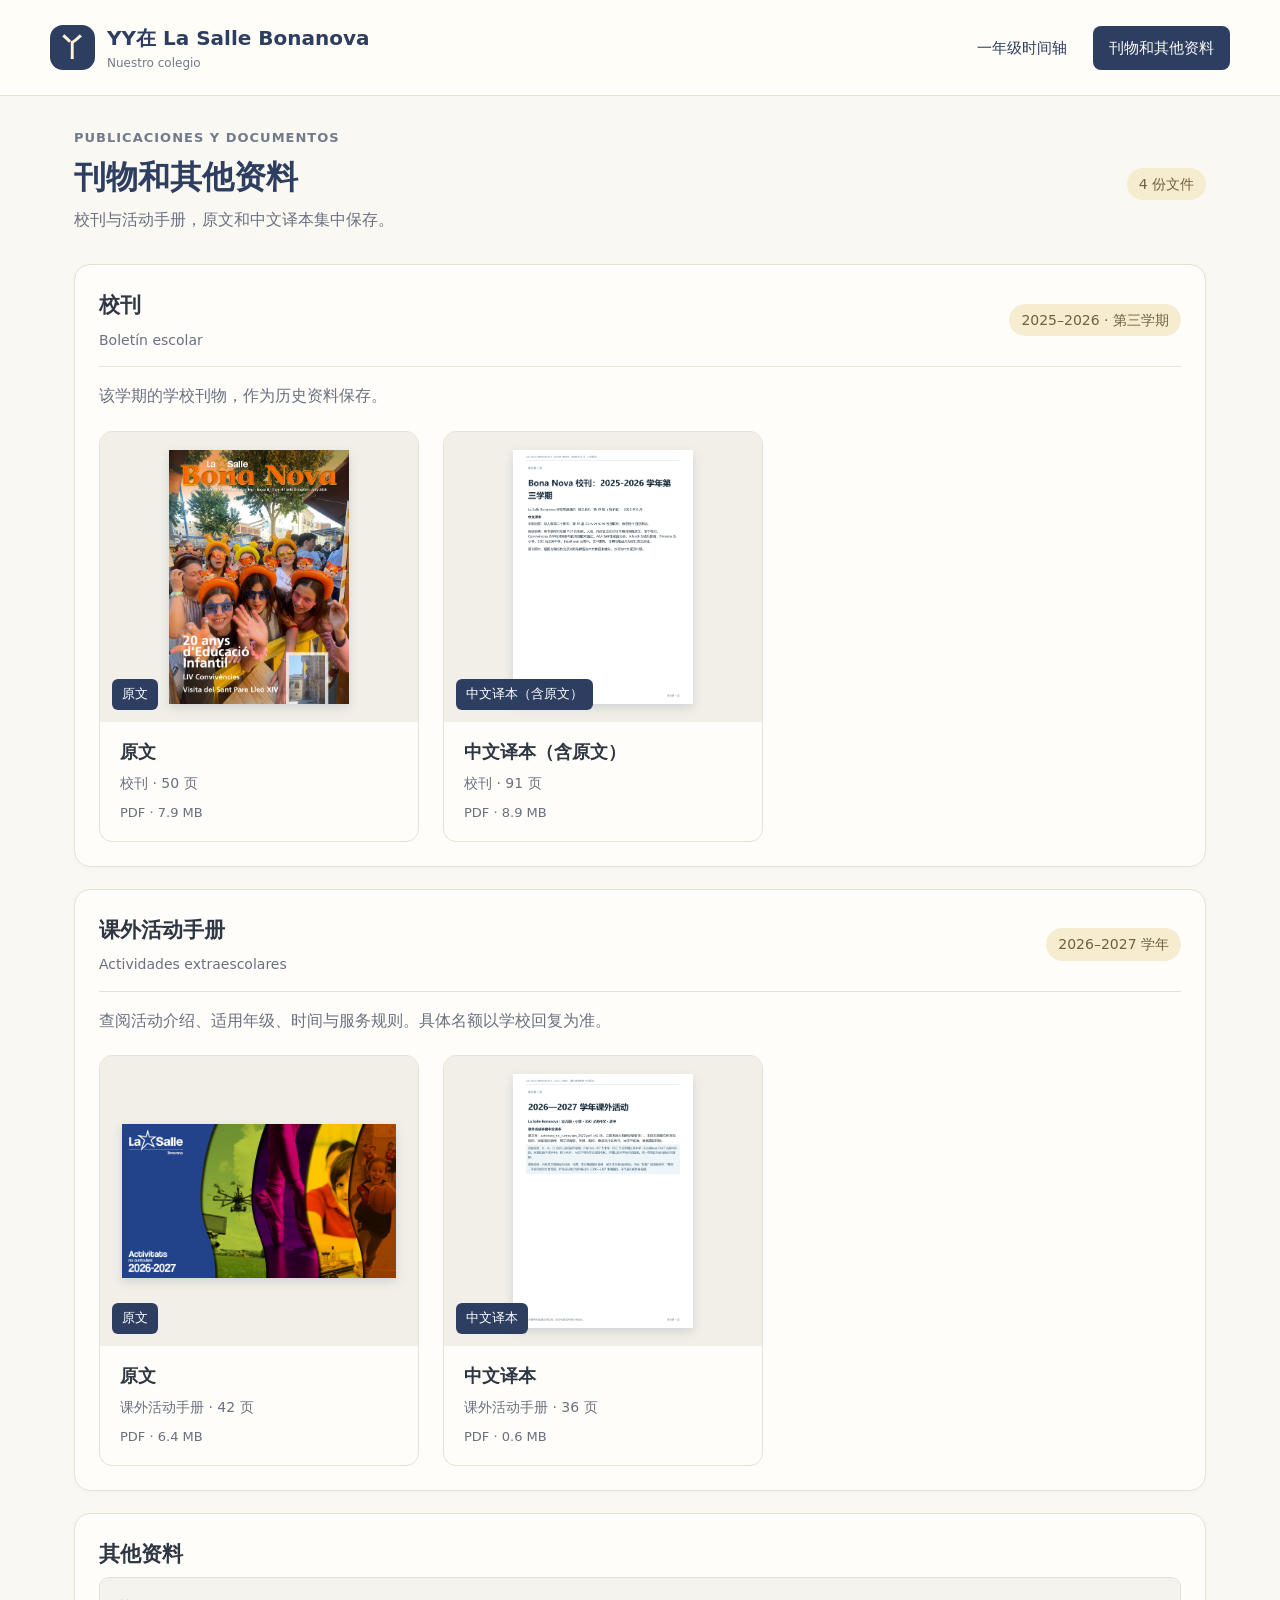
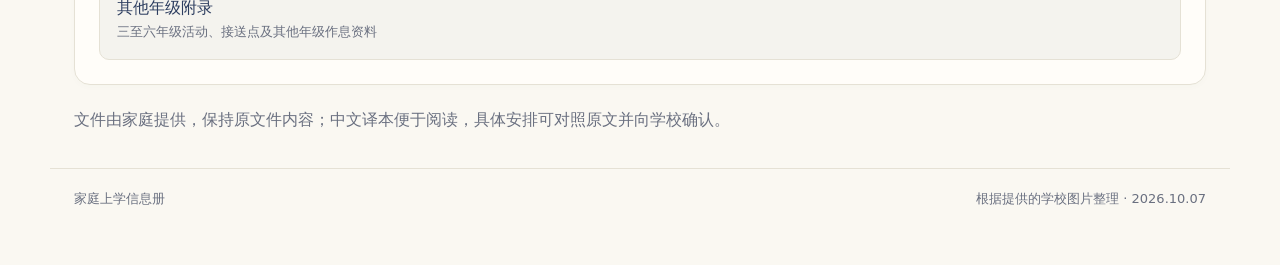
==== commit b5fe758e: "Switch notebook theme accent to deep navy" ====
--- a/publications.html
+++ b/publications.html
@@ -1 +1 @@
-<!doctype html><html lang="zh-CN"><head><meta charset="utf-8"><meta name="viewport" content="width=device-width,initial-scale=1"><title>刊物和其他资料 · La Salle Bonanova</title><meta name="description" content="家庭上学信息册：一年级双语课表、课外活动与接送安排。"><link rel="icon" href="assets/favicon.svg"><link rel="stylesheet" href="style.css?v=mobile-24"><link rel="stylesheet" href="theme.css?v=notebook-27"><script src="data.js" defer></script></head><body data-page="publications"><a class="skip" href="#content">跳到正文</a><header><a class="brand" href="timeline.html"><span class="mark">丫</span><span>YY在 La Salle Bonanova<small>Nuestro colegio</small></span></a><nav aria-label="主导航"><a href="timeline.html">一年级时间轴</a><a href="publications.html" aria-current="page">刊物和其他资料</a></nav></header><main id="content"><div class="intro"><div><div class="eyebrow">PUBLICACIONES Y DOCUMENTOS</div><h1>刊物和其他资料</h1><p class="muted">校刊与活动手册，原文和中文译本集中保存。</p></div><span class="label">4 份文件</span></div><section class="panel"><div class="sectionhead"><div><h2>校刊</h2><p lang="es">Boletín escolar</p></div><span class="label">2025–2026 · 第三学期</span></div><p class="muted">该学期的学校刊物，作为历史资料保存。</p><div class="publication-grid"><a class="publication-card" href="publications/newsletter-2025-26-t3-original.pdf" aria-label="阅读校刊 · 原文"><div class="publication-cover"><img src="publications/newsletter-2025-26-t3-original.png" alt="校刊 · 原文封面" loading="lazy"><span class="cover-language">原文</span></div><div class="publication-caption"><h3>原文</h3><p>校刊 · 50 页</p><small>PDF · 7.9 MB</small></div></a><a class="publication-card" href="publications/newsletter-2025-26-t3-zh.pdf" aria-label="阅读校刊 · 中文译本（含原文）"><div class="publication-cover"><img src="publications/newsletter-2025-26-t3-zh.png" alt="校刊 · 中文译本（含原文）封面" loading="lazy"><span class="cover-language">中文译本（含原文）</span></div><div class="publication-caption"><h3>中文译本（含原文）</h3><p>校刊 · 91 页</p><small>PDF · 8.9 MB</small></div></a></div></section><section class="panel"><div class="sectionhead"><div><h2>课外活动手册</h2><p lang="es">Actividades extraescolares</p></div><span class="label">2026–2027 学年</span></div><p class="muted">查阅活动介绍、适用年级、时间与服务规则。具体名额以学校回复为准。</p><div class="publication-grid"><a class="publication-card" href="publications/activities-2026-27-original.pdf" aria-label="阅读课外活动手册 · 原文"><div class="publication-cover"><img src="publications/activities-2026-27-original.png" alt="课外活动手册 · 原文封面" loading="lazy"><span class="cover-language">原文</span></div><div class="publication-caption"><h3>原文</h3><p>课外活动手册 · 42 页</p><small>PDF · 6.4 MB</small></div></a><a class="publication-card" href="publications/activities-2026-27-zh.pdf" aria-label="阅读课外活动手册 · 中文译本"><div class="publication-cover"><img src="publications/activities-2026-27-zh.png" alt="课外活动手册 · 中文译本封面" loading="lazy"><span class="cover-language">中文译本</span></div><div class="publication-caption"><h3>中文译本</h3><p>课外活动手册 · 36 页</p><small>PDF · 0.6 MB</small></div></a></div></section><section class="panel"><h2>其他资料</h2><a class="download" href="appendix.html">其他年级附录<small>三至六年级活动、接送点及其他年级作息资料</small></a></section><p class="muted">文件由家庭提供，保持原文件内容；中文译本便于阅读，具体安排可对照原文并向学校确认。</p></main><footer>家庭上学信息册 <span>根据提供的学校图片整理 · 2026.10.07</span></footer></body></html>+<!doctype html><html lang="zh-CN"><head><meta charset="utf-8"><meta name="viewport" content="width=device-width,initial-scale=1"><title>刊物和其他资料 · La Salle Bonanova</title><meta name="description" content="家庭上学信息册：一年级双语课表、课外活动与接送安排。"><link rel="icon" href="assets/favicon.svg?v=navy-28"><link rel="stylesheet" href="style.css?v=mobile-24"><link rel="stylesheet" href="theme.css?v=navy-28"><script src="data.js" defer></script></head><body data-page="publications"><a class="skip" href="#content">跳到正文</a><header><a class="brand" href="timeline.html"><span class="mark">丫</span><span>YY在 La Salle Bonanova<small>Nuestro colegio</small></span></a><nav aria-label="主导航"><a href="timeline.html">一年级时间轴</a><a href="publications.html" aria-current="page">刊物和其他资料</a></nav></header><main id="content"><div class="intro"><div><div class="eyebrow">PUBLICACIONES Y DOCUMENTOS</div><h1>刊物和其他资料</h1><p class="muted">校刊与活动手册，原文和中文译本集中保存。</p></div><span class="label">4 份文件</span></div><section class="panel"><div class="sectionhead"><div><h2>校刊</h2><p lang="es">Boletín escolar</p></div><span class="label">2025–2026 · 第三学期</span></div><p class="muted">该学期的学校刊物，作为历史资料保存。</p><div class="publication-grid"><a class="publication-card" href="publications/newsletter-2025-26-t3-original.pdf" aria-label="阅读校刊 · 原文"><div class="publication-cover"><img src="publications/newsletter-2025-26-t3-original.png" alt="校刊 · 原文封面" loading="lazy"><span class="cover-language">原文</span></div><div class="publication-caption"><h3>原文</h3><p>校刊 · 50 页</p><small>PDF · 7.9 MB</small></div></a><a class="publication-card" href="publications/newsletter-2025-26-t3-zh.pdf" aria-label="阅读校刊 · 中文译本（含原文）"><div class="publication-cover"><img src="publications/newsletter-2025-26-t3-zh.png" alt="校刊 · 中文译本（含原文）封面" loading="lazy"><span class="cover-language">中文译本（含原文）</span></div><div class="publication-caption"><h3>中文译本（含原文）</h3><p>校刊 · 91 页</p><small>PDF · 8.9 MB</small></div></a></div></section><section class="panel"><div class="sectionhead"><div><h2>课外活动手册</h2><p lang="es">Actividades extraescolares</p></div><span class="label">2026–2027 学年</span></div><p class="muted">查阅活动介绍、适用年级、时间与服务规则。具体名额以学校回复为准。</p><div class="publication-grid"><a class="publication-card" href="publications/activities-2026-27-original.pdf" aria-label="阅读课外活动手册 · 原文"><div class="publication-cover"><img src="publications/activities-2026-27-original.png" alt="课外活动手册 · 原文封面" loading="lazy"><span class="cover-language">原文</span></div><div class="publication-caption"><h3>原文</h3><p>课外活动手册 · 42 页</p><small>PDF · 6.4 MB</small></div></a><a class="publication-card" href="publications/activities-2026-27-zh.pdf" aria-label="阅读课外活动手册 · 中文译本"><div class="publication-cover"><img src="publications/activities-2026-27-zh.png" alt="课外活动手册 · 中文译本封面" loading="lazy"><span class="cover-language">中文译本</span></div><div class="publication-caption"><h3>中文译本</h3><p>课外活动手册 · 36 页</p><small>PDF · 0.6 MB</small></div></a></div></section><section class="panel"><h2>其他资料</h2><a class="download" href="appendix.html">其他年级附录<small>三至六年级活动、接送点及其他年级作息资料</small></a></section><p class="muted">文件由家庭提供，保持原文件内容；中文译本便于阅读，具体安排可对照原文并向学校确认。</p></main><footer>家庭上学信息册 <span>根据提供的学校图片整理 · 2026.10.07</span></footer></body></html>
--- a/theme.css
+++ b/theme.css
@@ -1,67 +1,67 @@
 /* Simplified notebook theme shared by all school pages. Layout stays in style.css. */
 :root{
- --navy:#425e48;--ink:#30392f;--muted:#697263;--line:#e5e1d5;
- --blue:#edf1ed;--green:#eaf1e4;--yellow:#faf0d5;--purple:#f2e9ed;
- --sage:#607c60;--paper:#faf8f2;--official:#ca922d;--school-break:#ce8399;
+ --navy:#2d3e60;--ink:#303744;--muted:#6a7080;--line:#e5e1d5;
+ --blue:#edf0f6;--green:#eaf1e4;--yellow:#faf0d5;--purple:#f2e9ed;
+ --accent:#2d3e60;--paper:#faf8f2;--official:#ca922d;--school-break:#ce8399;
  --school-activity:#51856a;--local:#5787ac;
 }
 body{background:var(--paper);font-family:'Microsoft YaHei','PingFang SC',system-ui,sans-serif}
 header{background:#fffdf8;border-color:var(--line)}
-.brand{color:#364d3c}.mark{background:var(--sage);color:#fff4d5;border-radius:13px}
-.brand small,.eyebrow{color:#79816f}.eyebrow{letter-spacing:1px}
-nav a{border:1px solid transparent}nav a[aria-current]{background:var(--sage);color:#fffdf5}
-nav a:hover{background:#edf1e6;color:var(--navy);text-decoration:none}
+.brand{color:#2d3e60}.mark{background:var(--accent);color:#fff4d5;border-radius:13px}
+.brand small,.eyebrow{color:#717b8b}.eyebrow{letter-spacing:1px}
+nav a{border:1px solid transparent}nav a[aria-current]{background:var(--accent);color:#fffdf5}
+nav a:hover{background:#edf0f6;color:var(--navy);text-decoration:none}
 .panel{background:#fffdf9;border-color:var(--line);box-shadow:0 2px 7px #4a563805}
-h1,h2,h3{letter-spacing:0}h1{color:#344b38}
+h1,h2,h3{letter-spacing:0}h1{color:#2d3e60}
 .label{background:#f6edd1;color:#71613f}.sectionhead{border-color:var(--line)}
-.days button,.timeline-controls button{background:#fffdf9;border-color:#dbdfd2;border-radius:10px}
-.days button[aria-pressed=true],.timeline-controls button[aria-pressed=true]{background:var(--sage);border-color:var(--sage);color:white}
-.days button[aria-pressed=true] small{color:#f3f4e8}
+.days button,.timeline-controls button{background:#fffdf9;border-color:#d9dde5;border-radius:10px}
+.days button[aria-pressed=true],.timeline-controls button[aria-pressed=true]{background:var(--accent);border-color:var(--accent);color:white}
+.days button[aria-pressed=true] small{color:#e5eaf3}
 button:hover,.download:hover{box-shadow:0 3px 9px #56633c12}
 a:focus-visible,button:focus-visible,summary:focus-visible,.timeline-controls button:focus-visible{outline:3px solid #ab8336;outline-offset:3px}
-.lesson{border-radius:10px}.gray{background:#f1f1e9}.point{background:#edf0e5;color:#496247}
+.lesson{border-radius:10px}.gray{background:#f1f1e9}.point{background:#edf0f5;color:#405477}
 .activity{border-color:#efebe1}.notice{background:#faf2dc;border-color:#d3aa57}
-.empty,.download,.fact{background:#f4f4ea}.download{border-color:var(--line)}
-.week-scroll{border-color:var(--line)}.week-table thead th{background:#dce5ce;color:#345239}
-.week-table thead th small{color:#52694c}.week-table tbody th{background:#f2f3e9;color:#57664d}
-.daily-week-table th.day-time{background:#eaf0df}.week-pause td{background:#f8f6ed;color:var(--muted)}
+.empty,.download,.fact{background:#f4f3ee}.download{border-color:var(--line)}
+.week-scroll{border-color:var(--line)}.week-table thead th{background:#2d3e60;color:#fffdf8}
+.week-table thead th small{color:#e1e7f1}.week-table tbody th{background:#f2f2ed;color:#60697a}
+.daily-week-table th.day-time{background:#edf0f5}.week-pause td{background:#f8f6ed;color:var(--muted)}
 .week-table th,.week-table td{border-color:#fffdf8}.week-table caption{background:#f5f3e9}
-.week-extras td,.appendix-table th{background:#eef2e5}.appendix-table td{border-color:var(--line)}
+.week-extras td,.appendix-table th{background:#edf0f5}.appendix-table td{border-color:var(--line)}
 .publication-card{background:#fffdf9;border-color:var(--line);border-radius:13px}
-.publication-cover{background:#f0f0e4}.cover-language{background:var(--sage);color:white}
+.publication-cover{background:#f1efe7}.cover-language{background:var(--accent);color:white}
 .publication-card:hover{box-shadow:0 8px 20px #55613b15}.publication-caption h3{color:var(--ink)}
 .timeline-scroll{border-color:var(--line);background:var(--paper);border-radius:12px}
-.timeline-months{background:#dce5ce;color:#35563c}
-.timeline-months>div{border-color:#c3d1b6;font-weight:650}
+.timeline-months{background:#2d3e60;color:#fffdf8}
+.timeline-months>div{border-color:#526080;font-weight:650}
 .timeline-lane{background-color:#faf8f2;border-color:var(--line)}
-.lane-title{background:#fffdf9;color:#394b36;width:100%}
+.lane-title{background:#fffdf9;color:#2d3e60;width:100%}
 .legend-school-break{color:#a85a76}.legend-official{color:#966817}
 .legend-school-activity{color:#417456}.legend-local{color:#426f95}
-.timeline-event{border-radius:6px}
+.timeline-event{border-radius:6px;font-family:inherit}
 .timeline-event.lane-0{background:var(--official)}.timeline-event.lane-1{background:var(--school-break)}
 .timeline-event.lane-2{background:var(--school-activity)}.timeline-event.lane-3{background:var(--local)}
-.event-label{background:#fffefb;border:1px solid #e8e2d6;border-radius:10px;padding:6px 8px;color:#333c31;font-family:inherit;font-size:14px;line-height:1.4;box-shadow:0 3px 7px #5f553b09}
-.event-label small{font-size:12px;color:#707667;margin-top:4px}
-.timeline-event:hover .event-label{border-color:#9dae8e;box-shadow:0 4px 10px #4b63391a}
+.event-label{background:#fffefb;border:1px solid #e8e2d6;border-radius:10px;padding:6px 8px;color:#303744;font-family:inherit;font-size:14px;line-height:1.4;box-shadow:0 3px 7px #5f553b09}
+.event-label small{font-size:12px;color:#6a7080;margin-top:4px}
+.timeline-event:hover .event-label{border-color:#8e9bb3;box-shadow:0 4px 10px #4b63391a}
 .timeline-event:focus-visible .event-label{outline:3px solid #ab8336}
 .calendar-icon{float:right;width:24px;height:24px;margin:0 0 2px 4px;pointer-events:none}
-.calendar-icon svg{display:block;width:100%;height:100%;overflow:visible}
+.calendar-icon svg{display:block;width:100%;height:100%;overflow:hidden}
 .calendar-icon .culture-art>rect{fill:none}
-.event-detail,.agenda-detail{background:#f1f3e9;border:1px solid #e2e7d7;border-radius:12px;color:var(--ink)}
+.event-detail,.agenda-detail{background:#f1f2f5;border:1px solid #e0e3e9;border-radius:12px;color:var(--ink)}
 .culture-grid section{background:#fffdf9;border-color:var(--line)}
-.culture-tags span{background:#fffdf9;border-color:var(--line);color:#526545}
-.culture-evidence{border-color:#dce2cf}.culture-hero{gap:20px}
-.culture-guide h4{color:#3d553e}.culture-art>rect{fill:#f6f1e6}
+.culture-tags span{background:#fffdf9;border-color:var(--line);color:#4d5e7b}
+.culture-evidence{border-color:#dfe3e9}.culture-hero{gap:20px}
+.culture-guide h4{color:#2d3e60}.culture-art>rect{fill:#f6f1e6}
 footer{border-color:var(--line)}
 @media(max-width:760px){
- nav a{background:#f0f2e8}.mobile-shortcuts a{background:#fffdf9;border-color:var(--line);border-radius:10px}
- #mobile-school-day .lunch-period{background:#f2f3e8}.agenda-month>h3{color:#4a6444}
+ nav a{background:#f0f1f4}.mobile-shortcuts a{background:#fffdf9;border-color:var(--line);border-radius:10px}
+ #mobile-school-day .lunch-period{background:#f4f3ed}.agenda-month>h3{color:#2d3e60}
  .agenda-card{background:#fffdf9;border-color:var(--line);border-left-color:var(--event-color);border-radius:12px;box-shadow:0 2px 5px #5a603407}
  .agenda-card.kind-0{--event-color:#ae7e22}.agenda-card.kind-1{--event-color:#ad627d}
  .agenda-card.kind-2{--event-color:#4d7c5d}.agenda-card.kind-3{--event-color:#527e9e}
- .agenda-trigger{background:#fffdf9}.agenda-trigger[aria-expanded=true]{background:#edf2e4}
- .agenda-detail{border:0;border-top:1px solid var(--line);border-radius:0;background:#f5f5eb}
- .agenda-title .calendar-icon{width:22px;height:22px}.agenda-date{color:#4b5842}
- .publication-cover{background:#eeefdf}
+ .agenda-trigger{background:#fffdf9}.agenda-trigger[aria-expanded=true]{background:#eef1f7}
+ .agenda-detail{border:0;border-top:1px solid var(--line);border-radius:0;background:#f5f4ef}
+ .agenda-title .calendar-icon{width:22px;height:22px}.agenda-date{color:#405477}
+ .publication-cover{background:#f1efe6}
 }
 @media(prefers-reduced-motion:reduce){.publication-card{transition:none}}
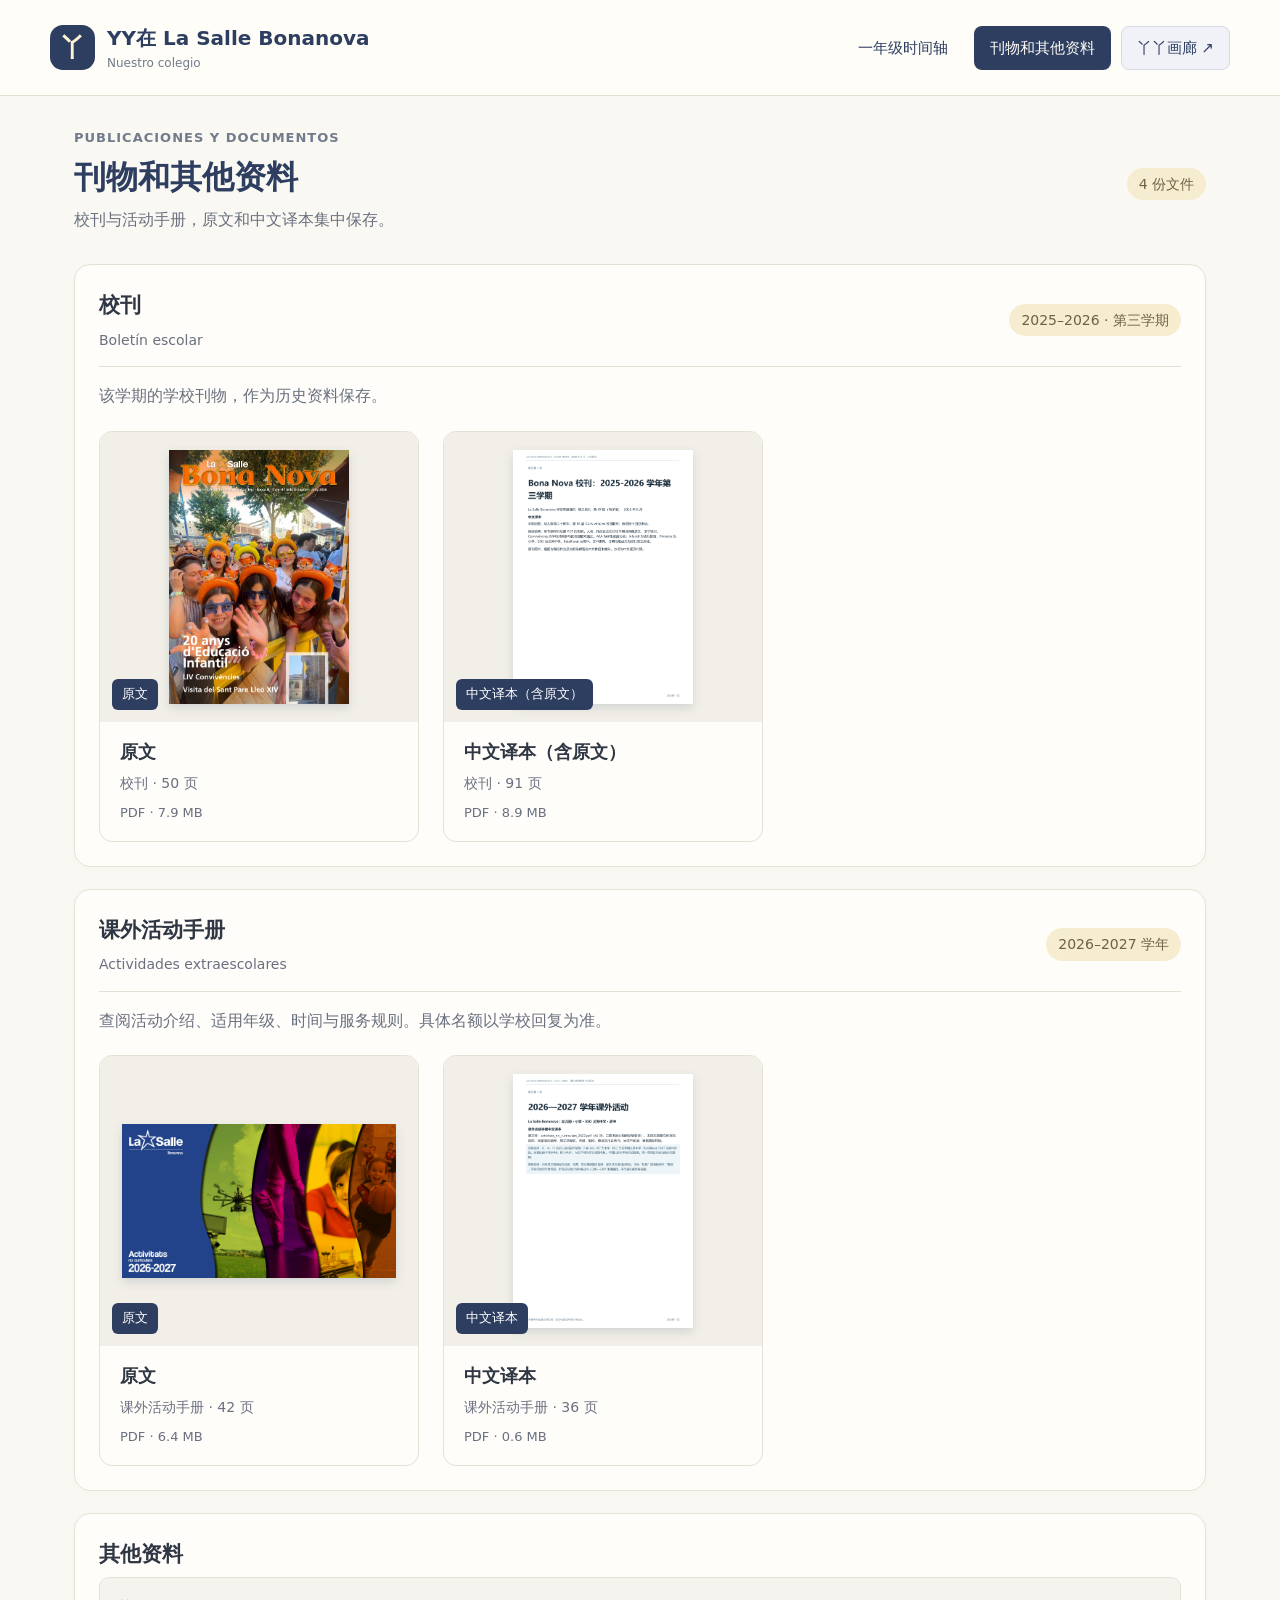
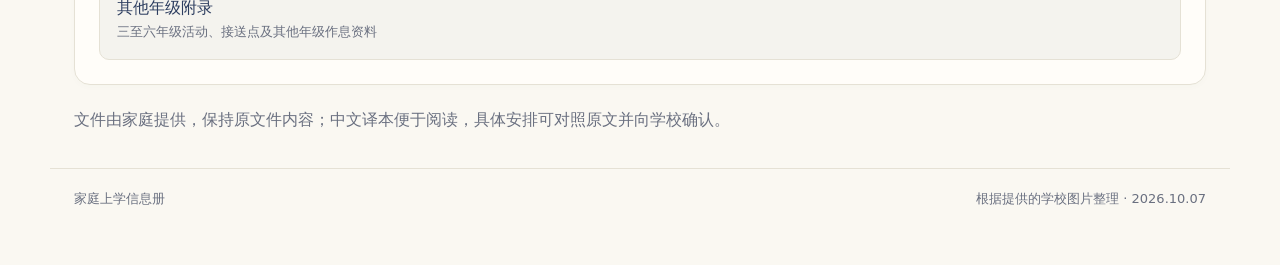
==== commit 40f1b59e: "Add gallery button to the shared top navigation" ====
--- a/publications.html
+++ b/publications.html
@@ -1 +1 @@
-<!doctype html><html lang="zh-CN"><head><meta charset="utf-8"><meta name="viewport" content="width=device-width,initial-scale=1"><title>刊物和其他资料 · La Salle Bonanova</title><meta name="description" content="家庭上学信息册：一年级双语课表、课外活动与接送安排。"><link rel="icon" href="assets/favicon.svg?v=navy-28"><link rel="stylesheet" href="style.css?v=mobile-24"><link rel="stylesheet" href="theme.css?v=navy-28"><script src="data.js" defer></script></head><body data-page="publications"><a class="skip" href="#content">跳到正文</a><header><a class="brand" href="timeline.html"><span class="mark">丫</span><span>YY在 La Salle Bonanova<small>Nuestro colegio</small></span></a><nav aria-label="主导航"><a href="timeline.html">一年级时间轴</a><a href="publications.html" aria-current="page">刊物和其他资料</a></nav></header><main id="content"><div class="intro"><div><div class="eyebrow">PUBLICACIONES Y DOCUMENTOS</div><h1>刊物和其他资料</h1><p class="muted">校刊与活动手册，原文和中文译本集中保存。</p></div><span class="label">4 份文件</span></div><section class="panel"><div class="sectionhead"><div><h2>校刊</h2><p lang="es">Boletín escolar</p></div><span class="label">2025–2026 · 第三学期</span></div><p class="muted">该学期的学校刊物，作为历史资料保存。</p><div class="publication-grid"><a class="publication-card" href="publications/newsletter-2025-26-t3-original.pdf" aria-label="阅读校刊 · 原文"><div class="publication-cover"><img src="publications/newsletter-2025-26-t3-original.png" alt="校刊 · 原文封面" loading="lazy"><span class="cover-language">原文</span></div><div class="publication-caption"><h3>原文</h3><p>校刊 · 50 页</p><small>PDF · 7.9 MB</small></div></a><a class="publication-card" href="publications/newsletter-2025-26-t3-zh.pdf" aria-label="阅读校刊 · 中文译本（含原文）"><div class="publication-cover"><img src="publications/newsletter-2025-26-t3-zh.png" alt="校刊 · 中文译本（含原文）封面" loading="lazy"><span class="cover-language">中文译本（含原文）</span></div><div class="publication-caption"><h3>中文译本（含原文）</h3><p>校刊 · 91 页</p><small>PDF · 8.9 MB</small></div></a></div></section><section class="panel"><div class="sectionhead"><div><h2>课外活动手册</h2><p lang="es">Actividades extraescolares</p></div><span class="label">2026–2027 学年</span></div><p class="muted">查阅活动介绍、适用年级、时间与服务规则。具体名额以学校回复为准。</p><div class="publication-grid"><a class="publication-card" href="publications/activities-2026-27-original.pdf" aria-label="阅读课外活动手册 · 原文"><div class="publication-cover"><img src="publications/activities-2026-27-original.png" alt="课外活动手册 · 原文封面" loading="lazy"><span class="cover-language">原文</span></div><div class="publication-caption"><h3>原文</h3><p>课外活动手册 · 42 页</p><small>PDF · 6.4 MB</small></div></a><a class="publication-card" href="publications/activities-2026-27-zh.pdf" aria-label="阅读课外活动手册 · 中文译本"><div class="publication-cover"><img src="publications/activities-2026-27-zh.png" alt="课外活动手册 · 中文译本封面" loading="lazy"><span class="cover-language">中文译本</span></div><div class="publication-caption"><h3>中文译本</h3><p>课外活动手册 · 36 页</p><small>PDF · 0.6 MB</small></div></a></div></section><section class="panel"><h2>其他资料</h2><a class="download" href="appendix.html">其他年级附录<small>三至六年级活动、接送点及其他年级作息资料</small></a></section><p class="muted">文件由家庭提供，保持原文件内容；中文译本便于阅读，具体安排可对照原文并向学校确认。</p></main><footer>家庭上学信息册 <span>根据提供的学校图片整理 · 2026.10.07</span></footer></body></html>+<!doctype html><html lang="zh-CN"><head><meta charset="utf-8"><meta name="viewport" content="width=device-width,initial-scale=1"><title>刊物和其他资料 · La Salle Bonanova</title><meta name="description" content="家庭上学信息册：一年级双语课表、课外活动与接送安排。"><link rel="icon" href="assets/favicon.svg?v=navy-28"><link rel="stylesheet" href="style.css?v=mobile-24"><link rel="stylesheet" href="theme.css?v=gallery-34"><script src="data.js" defer></script></head><body data-page="publications"><a class="skip" href="#content">跳到正文</a><header><a class="brand" href="timeline.html"><span class="mark">丫</span><span>YY在 La Salle Bonanova<small>Nuestro colegio</small></span></a><nav aria-label="主导航"><a href="timeline.html">一年级时间轴</a><a href="publications.html" aria-current="page">刊物和其他资料</a><a class="gallery-link" href="https://possbb.github.io/little-art-gallery/" target="_blank" rel="noopener" aria-label="丫丫画廊（在新标签页打开）">丫丫画廊 ↗</a></nav></header><main id="content"><div class="intro"><div><div class="eyebrow">PUBLICACIONES Y DOCUMENTOS</div><h1>刊物和其他资料</h1><p class="muted">校刊与活动手册，原文和中文译本集中保存。</p></div><span class="label">4 份文件</span></div><section class="panel"><div class="sectionhead"><div><h2>校刊</h2><p lang="es">Boletín escolar</p></div><span class="label">2025–2026 · 第三学期</span></div><p class="muted">该学期的学校刊物，作为历史资料保存。</p><div class="publication-grid"><a class="publication-card" href="publications/newsletter-2025-26-t3-original.pdf" aria-label="阅读校刊 · 原文"><div class="publication-cover"><img src="publications/newsletter-2025-26-t3-original.png" alt="校刊 · 原文封面" loading="lazy"><span class="cover-language">原文</span></div><div class="publication-caption"><h3>原文</h3><p>校刊 · 50 页</p><small>PDF · 7.9 MB</small></div></a><a class="publication-card" href="publications/newsletter-2025-26-t3-zh.pdf" aria-label="阅读校刊 · 中文译本（含原文）"><div class="publication-cover"><img src="publications/newsletter-2025-26-t3-zh.png" alt="校刊 · 中文译本（含原文）封面" loading="lazy"><span class="cover-language">中文译本（含原文）</span></div><div class="publication-caption"><h3>中文译本（含原文）</h3><p>校刊 · 91 页</p><small>PDF · 8.9 MB</small></div></a></div></section><section class="panel"><div class="sectionhead"><div><h2>课外活动手册</h2><p lang="es">Actividades extraescolares</p></div><span class="label">2026–2027 学年</span></div><p class="muted">查阅活动介绍、适用年级、时间与服务规则。具体名额以学校回复为准。</p><div class="publication-grid"><a class="publication-card" href="publications/activities-2026-27-original.pdf" aria-label="阅读课外活动手册 · 原文"><div class="publication-cover"><img src="publications/activities-2026-27-original.png" alt="课外活动手册 · 原文封面" loading="lazy"><span class="cover-language">原文</span></div><div class="publication-caption"><h3>原文</h3><p>课外活动手册 · 42 页</p><small>PDF · 6.4 MB</small></div></a><a class="publication-card" href="publications/activities-2026-27-zh.pdf" aria-label="阅读课外活动手册 · 中文译本"><div class="publication-cover"><img src="publications/activities-2026-27-zh.png" alt="课外活动手册 · 中文译本封面" loading="lazy"><span class="cover-language">中文译本</span></div><div class="publication-caption"><h3>中文译本</h3><p>课外活动手册 · 36 页</p><small>PDF · 0.6 MB</small></div></a></div></section><section class="panel"><h2>其他资料</h2><a class="download" href="appendix.html">其他年级附录<small>三至六年级活动、接送点及其他年级作息资料</small></a></section><p class="muted">文件由家庭提供，保持原文件内容；中文译本便于阅读，具体安排可对照原文并向学校确认。</p></main><footer>家庭上学信息册 <span>根据提供的学校图片整理 · 2026.10.07</span></footer></body></html>
--- a/theme.css
+++ b/theme.css
@@ -40,8 +40,8 @@
 .timeline-event{border-radius:6px;font-family:inherit}
 .timeline-event.lane-0{background:var(--official)}.timeline-event.lane-1{background:var(--school-break)}
 .timeline-event.lane-2{background:var(--school-activity)}.timeline-event.lane-3{background:var(--local)}
-.event-label{background:#fffefb;border:1px solid #e8e2d6;border-radius:10px;padding:6px 8px;color:#303744;font-family:inherit;font-size:14px;line-height:1.4;box-shadow:0 3px 7px #5f553b09}
-.event-label small{font-size:12px;color:#6a7080;margin-top:4px}
+.event-label{width:176px;background:#fffefb;border:1px solid #e8e2d6;border-radius:10px;padding:9px 10px;color:#303744;font-family:inherit;font-size:14px;line-height:1.45;box-shadow:0 3px 7px #5f553b09}
+.event-label small{font-size:12px;color:#6a7080;margin-top:6px}
 .timeline-event:hover .event-label{border-color:#8e9bb3;box-shadow:0 4px 10px #4b63391a}
 .timeline-event:focus-visible .event-label{outline:3px solid #ab8336}
 .calendar-icon{float:right;width:24px;height:24px;margin:0 0 2px 4px;pointer-events:none}
@@ -54,6 +54,7 @@
 .culture-guide h4{color:#2d3e60}.culture-art>rect{fill:#f6f1e6}
 footer{border-color:var(--line)}
 @media(max-width:760px){
+ .annual .timeline-controls{grid-template-columns:repeat(3,minmax(0,1fr));gap:6px}.annual .timeline-controls button{padding:9px 5px}
  nav a{background:#f0f1f4}.mobile-shortcuts a{background:#fffdf9;border-color:var(--line);border-radius:10px}
  #mobile-school-day .lunch-period{background:#f4f3ed}.agenda-month>h3{color:#2d3e60}
  .agenda-card{background:#fffdf9;border-color:var(--line);border-left-color:var(--event-color);border-radius:12px;box-shadow:0 2px 5px #5a603407}
@@ -65,3 +66,33 @@
  .publication-cover{background:#f1efe6}
 }
 @media(prefers-reduced-motion:reduce){.publication-card{transition:none}}
+/* Mobile month paging: the desktop timeline and range controls stay unchanged. */
+@media(max-width:760px){
+ .annual .timeline-controls,.annual .desktop-range-copy{display:none}
+ .month-pager{display:grid;grid-template-columns:48px 1fr 48px;align-items:center;background:var(--navy);color:#fffdf8;border-radius:11px;text-align:center;margin:12px 0 6px}
+ .month-pager button{height:46px;font:28px/1 system-ui;border:0;background:transparent;color:inherit;cursor:pointer;border-radius:10px}
+ .month-pager button:disabled{opacity:.3;cursor:default}.month-pager strong{font-size:17px}
+ .month-hint{font-size:11px;text-align:center;color:var(--muted);margin:8px 0 14px}
+ .month-swipe{touch-action:pan-y}.month-ruler{height:32px;margin:0 9px;position:relative;color:var(--muted);font-size:11px}
+ .month-ruler span{position:absolute;transform:translateX(-50%)}.month-ruler span::after{content:'';display:block;width:1px;height:6px;background:#c0c6d0;margin:4px auto 0}
+ .month-lane{border:1px solid var(--line);border-radius:11px;overflow:hidden;margin-bottom:12px;background:#fbf9f3}
+ .month-lane-heading{padding:9px 8px;background:#fffdf9}.month-lane-heading h3{font-size:15px;margin:0 0 3px}.month-lane-heading>span{font-size:10px;display:block}
+ .month-track{position:relative}.month-event{position:absolute;width:100%;left:0;--event-color:var(--official)}
+ .month-event.kind-1{--event-color:var(--school-break)}.month-event.kind-2{--event-color:var(--school-activity)}.month-event.kind-3{--event-color:var(--local)}
+ .month-marker{position:absolute;top:0;width:8px;height:8px;background:var(--event-color);border-radius:50%}
+ .month-marker::after{content:'';position:absolute;top:8px;left:3px;width:1px;height:7px;background:var(--event-color)}
+ .month-duration{position:absolute;top:1px;height:5px;border-radius:3px;background:var(--event-color)}
+ .month-duration i{position:absolute;top:-8px;font-size:18px;line-height:18px;font-style:normal;color:var(--event-color)}.continues-before{left:-6px}.continues-after{right:-6px}
+ .month-event button{position:absolute;top:15px;min-height:48px;padding:8px 9px;border:1px solid #e8e2d6;border-radius:10px;background:#fffefb;color:var(--ink);text-align:left;font:inherit;box-shadow:0 2px 6px #5f553b09;cursor:pointer}
+ .month-event strong{display:block;font-size:13px;line-height:1.5}.month-event small{display:block;font-size:11px;color:var(--muted);margin-top:3px}.month-event .calendar-icon{width:20px;height:20px}
+ .month-event .month-continuation{font-size:10px;color:#6f7780}.month-empty{margin:0;padding:18px 10px;color:var(--muted);font-size:12px}
+ .month-footer{text-align:center}.month-footer button{min-height:44px;padding:9px 22px;border:1px solid var(--line);border-radius:10px;background:#fffdf9;color:var(--navy);font:inherit;cursor:pointer}
+ .month-detail-dialog{width:calc(100% - 24px);max-width:550px;max-height:85dvh;padding:0;border:1px solid var(--line);border-radius:14px;background:var(--paper);color:var(--ink);overflow:auto}
+ .month-detail-dialog::backdrop{background:#23334d75}.month-detail-toolbar{position:sticky;top:0;z-index:1;display:flex;justify-content:flex-end;background:var(--paper);border-bottom:1px solid var(--line);padding:5px 9px}
+ .month-detail-toolbar button{min-height:44px;padding:8px 12px;border:0;background:transparent;color:var(--navy);font:inherit;cursor:pointer}
+ .month-detail-body{padding:14px;overflow-wrap:anywhere}.month-detail-body .culture-hero{grid-template-columns:1fr}.month-detail-body .culture-art{max-width:170px;margin:auto}
+}
+
+/* Family gallery shortcut in the shared top navigation. */
+nav .gallery-link{border:1px solid #d5dbe5;background:#f0f2f7;color:var(--navy);white-space:nowrap}
+@media(max-width:760px){nav{grid-template-columns:1fr 1.2fr .9fr}nav a{font-size:12px;padding:11px 3px}nav .gallery-link{display:flex;align-items:center;justify-content:center}}
